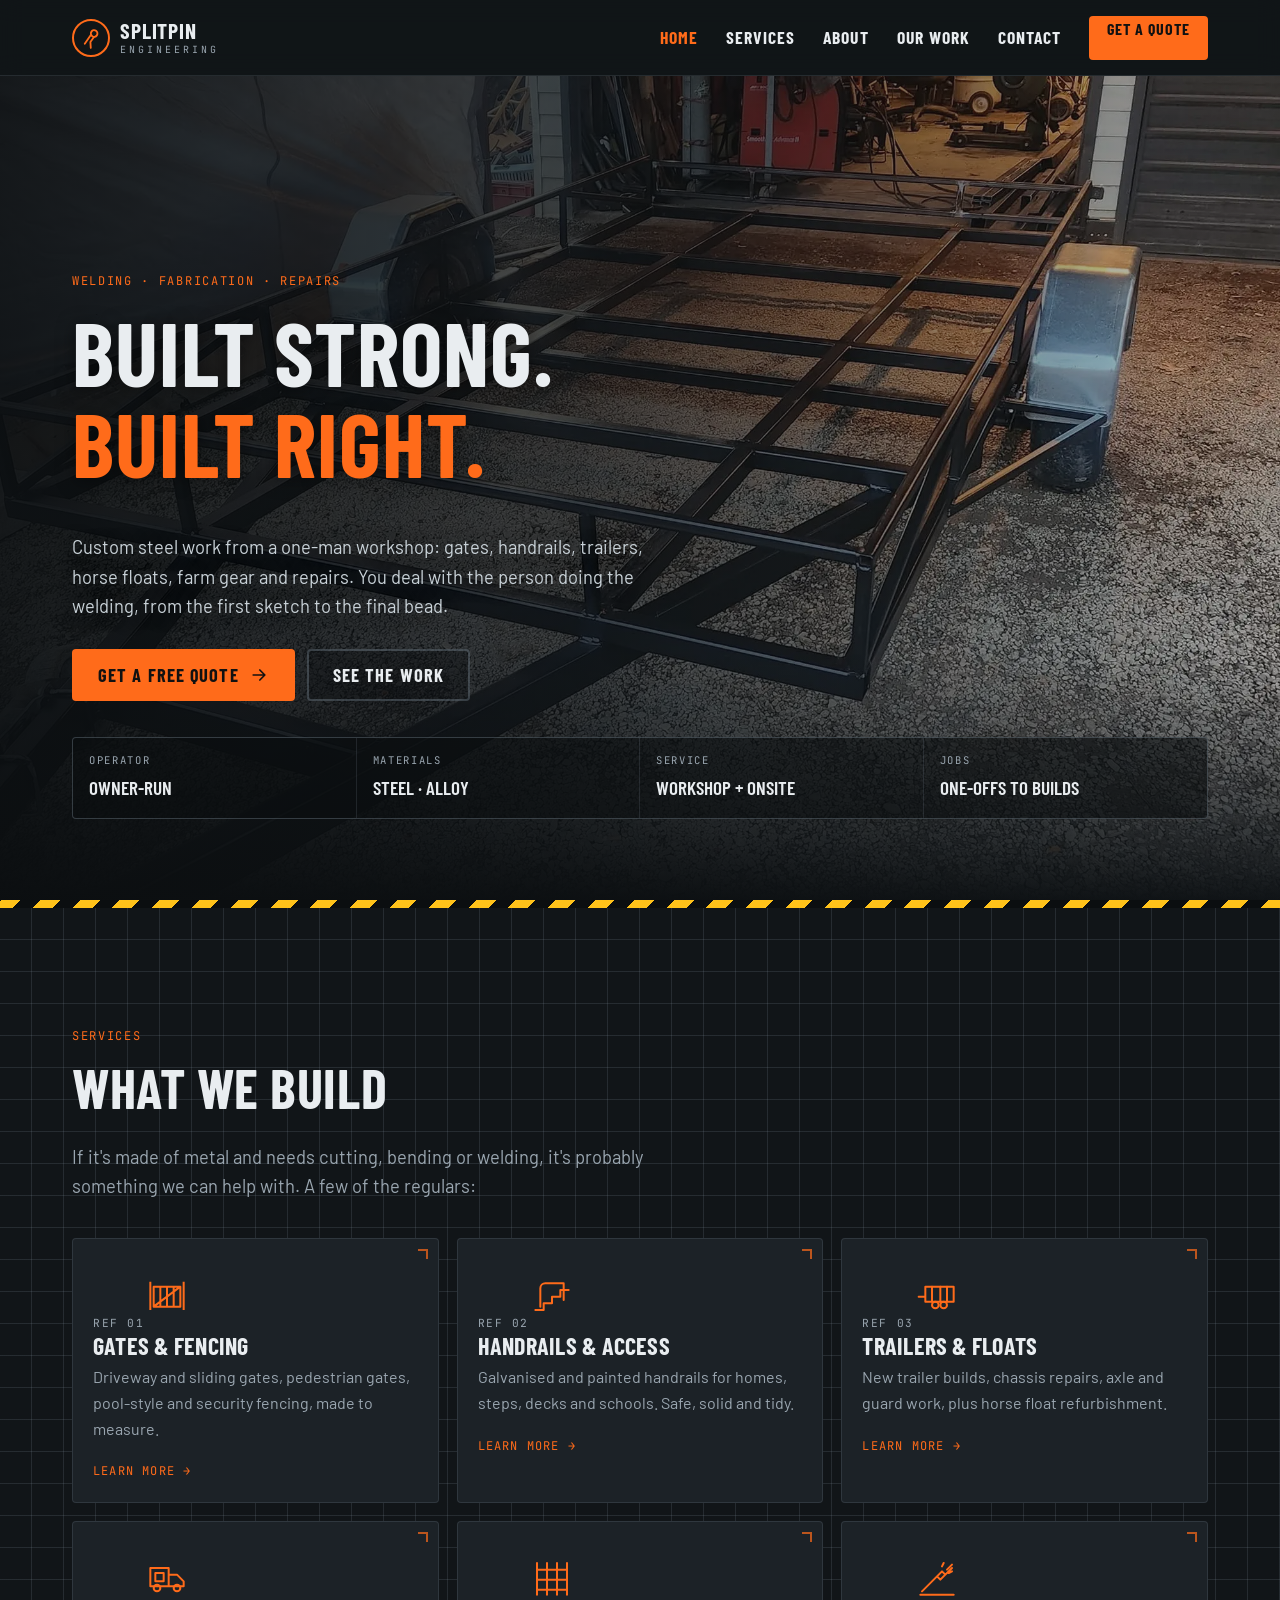
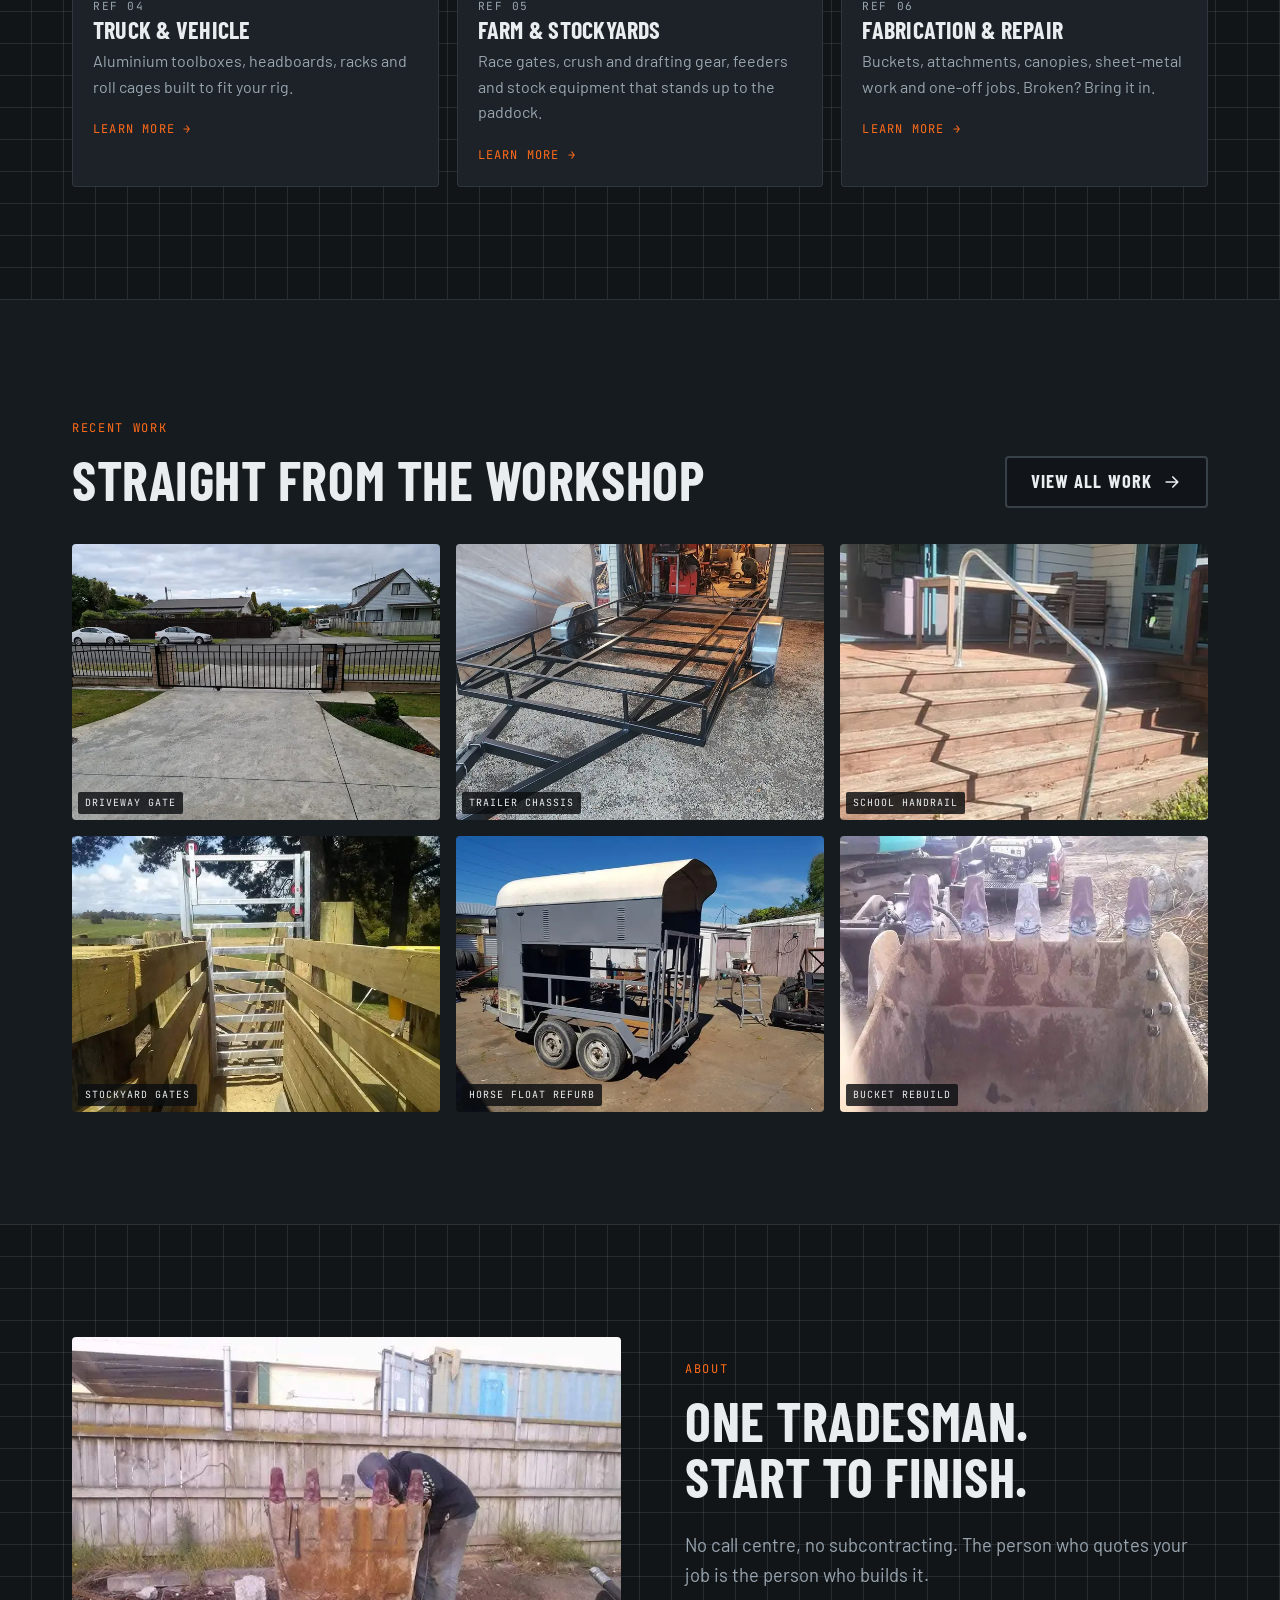
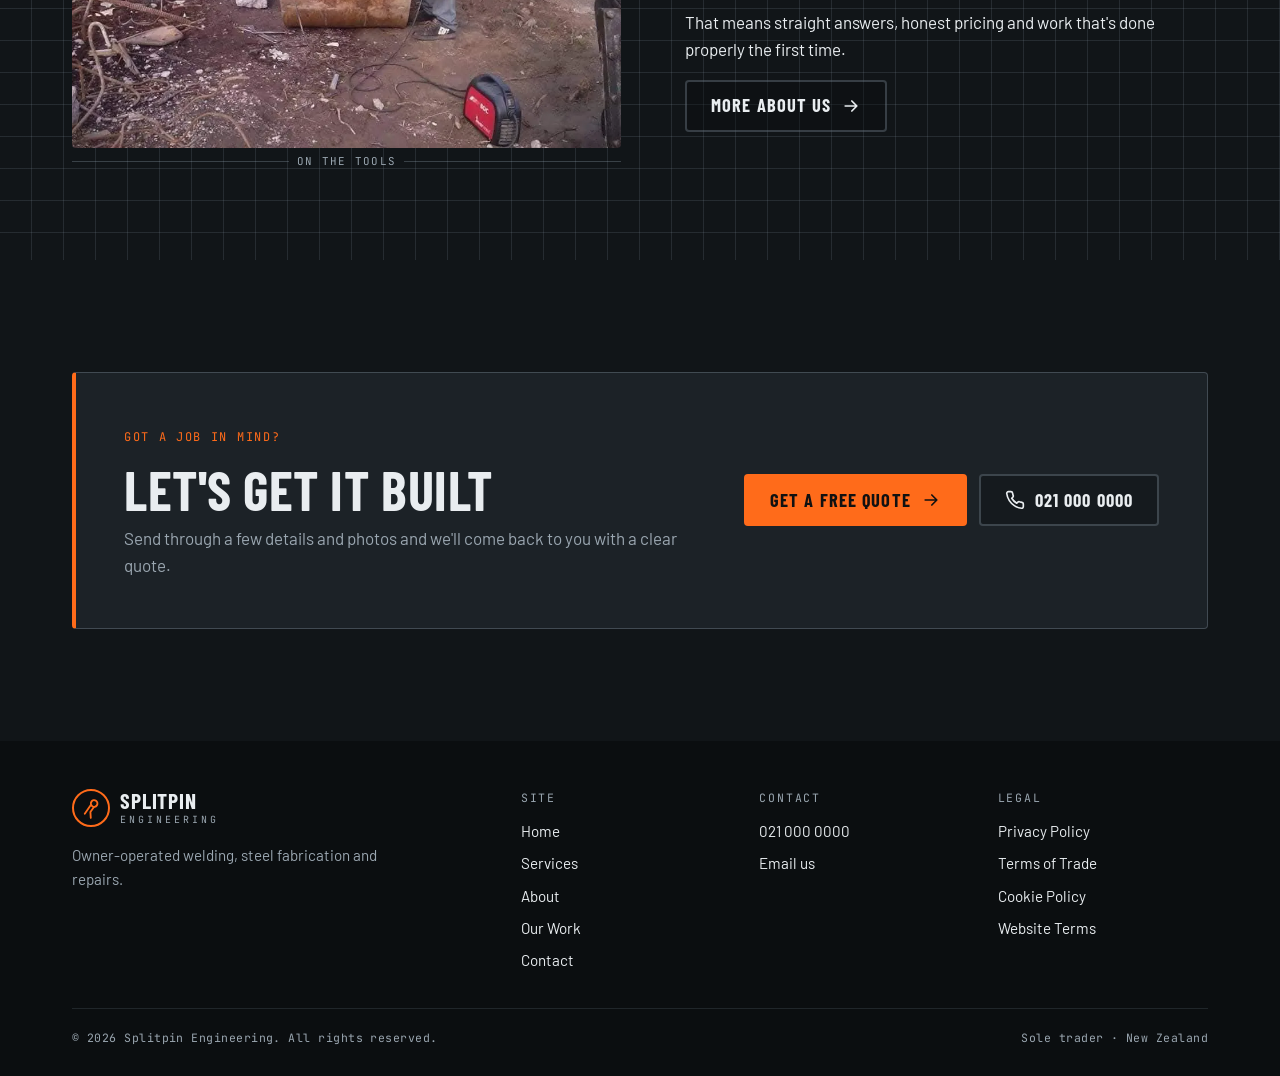
==== index.html @ a87b1b80 "Restore About-page-sized photos on services and home Service photos go back to half-width, alternati" ====
<!doctype html>
<html lang="en-NZ">
<head>
  <meta charset="utf-8">
  <meta name="viewport" content="width=device-width, initial-scale=1, viewport-fit=cover">
  <title>Splitpin Engineering | Welding, Fabrication &amp; Repairs</title>
  <meta name="description" content="Splitpin Engineering is an owner-operated welding and steel fabrication business. Gates, handrails, trailers, horse floats, stockyards, truck boxes and repairs. Built strong, built right.">
  <meta name="theme-color" content="#111518">
  <link rel="canonical" href="https://www.splitpinengineering.co.nz/">

  <meta property="og:type" content="website">
  <meta property="og:title" content="Splitpin Engineering | Welding, Fabrication &amp; Repairs">
  <meta property="og:description" content="Splitpin Engineering is an owner-operated welding and steel fabrication business. Gates, handrails, trailers, horse floats, stockyards, truck boxes and repairs. Built strong, built right.">
  <meta property="og:image" content="https://www.splitpinengineering.co.nz/images/og.jpg">
  <meta property="og:url" content="https://www.splitpinengineering.co.nz/">
  <meta name="twitter:card" content="summary_large_image">

  <link rel="icon" href="/favicon.svg" type="image/svg+xml">
  <link rel="preload" as="image" href="/images/hero.webp" fetchpriority="high">
  <script type="application/ld+json">
  {
    "@context": "https://schema.org",
    "@type": "HomeAndConstructionBusiness",
    "name": "Splitpin Engineering",
    "description": "Owner-operated welding and steel fabrication business.",
    "url": "https://www.splitpinengineering.co.nz/",
    "image": "https://www.splitpinengineering.co.nz/images/og.jpg",
    "telephone": "+64210000000",
    "email": "hello@splitpinengineering.co.nz",
    "address": { "@type": "PostalAddress", "addressCountry": "NZ" }
  }
  </script>
  <link rel="preconnect" href="https://fonts.googleapis.com">
  <link rel="preconnect" href="https://fonts.gstatic.com" crossorigin>
  <link href="https://fonts.googleapis.com/css2?family=Barlow:wght@400;500;600&family=Barlow+Condensed:wght@600;700&family=JetBrains+Mono:wght@400;500&display=swap" rel="stylesheet">
  <link rel="stylesheet" href="/css/styles.css?v=4a9651cb">
</head>
<body class="has-call-bar">
  <!-- Icon sprite -->
  <svg width="0" height="0" style="position:absolute" aria-hidden="true">
    <symbol id="i-pin" viewBox="0 0 24 24" fill="none" stroke="currentColor" stroke-width="2" stroke-linecap="round" stroke-linejoin="round"><circle cx="12" cy="6" r="3.6"/><path d="M10 9.2V21M14 9.2V16l4 5"/></symbol>
    <symbol id="i-phone" viewBox="0 0 24 24" fill="none" stroke="currentColor" stroke-width="2" stroke-linecap="round" stroke-linejoin="round"><path d="M22 16.9v3a2 2 0 0 1-2.2 2 19.8 19.8 0 0 1-8.6-3.1 19.5 19.5 0 0 1-6-6A19.8 19.8 0 0 1 2.1 4.2 2 2 0 0 1 4.1 2h3a2 2 0 0 1 2 1.7c.1 1 .4 1.9.7 2.8a2 2 0 0 1-.4 2.1L8.1 9.9a16 16 0 0 0 6 6l1.3-1.3a2 2 0 0 1 2.1-.4c.9.3 1.8.6 2.8.7a2 2 0 0 1 1.7 2z"/></symbol>
    <symbol id="i-mail" viewBox="0 0 24 24" fill="none" stroke="currentColor" stroke-width="2" stroke-linecap="round" stroke-linejoin="round"><rect x="2" y="4" width="20" height="16" rx="2"/><path d="m22 7-10 6L2 7"/></symbol>
    <symbol id="i-map" viewBox="0 0 24 24" fill="none" stroke="currentColor" stroke-width="2" stroke-linecap="round" stroke-linejoin="round"><path d="M12 22s7-6.2 7-12a7 7 0 1 0-14 0c0 5.8 7 12 7 12z"/><circle cx="12" cy="10" r="2.5"/></symbol>
    <symbol id="i-clock" viewBox="0 0 24 24" fill="none" stroke="currentColor" stroke-width="2" stroke-linecap="round" stroke-linejoin="round"><circle cx="12" cy="12" r="10"/><path d="M12 6v6l4 2"/></symbol>
    <symbol id="i-arrow" viewBox="0 0 24 24" fill="none" stroke="currentColor" stroke-width="2" stroke-linecap="round" stroke-linejoin="round"><path d="M5 12h14M13 6l6 6-6 6"/></symbol>
    <symbol id="i-check" viewBox="0 0 24 24" fill="none" stroke="currentColor" stroke-width="2.4" stroke-linecap="round" stroke-linejoin="round"><path d="M4 12.5l5 5L20 6.5"/></symbol>
    <symbol id="i-close" viewBox="0 0 24 24" fill="none" stroke="currentColor" stroke-width="2" stroke-linecap="round"><path d="M6 6l12 12M18 6 6 18"/></symbol>
    <symbol id="i-left" viewBox="0 0 24 24" fill="none" stroke="currentColor" stroke-width="2" stroke-linecap="round" stroke-linejoin="round"><path d="M15 18l-6-6 6-6"/></symbol>
    <symbol id="i-right" viewBox="0 0 24 24" fill="none" stroke="currentColor" stroke-width="2" stroke-linecap="round" stroke-linejoin="round"><path d="M9 18l6-6-6-6"/></symbol>
    <!-- service icons -->
    <symbol id="s-gate" viewBox="0 0 48 48" fill="none" stroke="currentColor" stroke-width="2.4" stroke-linejoin="round"><path d="M4 8v34M44 8v34M8 14h32v24H8zM8 38l32-24M16 14v24M24 14v24M32 14v24"/></symbol>
    <symbol id="s-rail" viewBox="0 0 48 48" fill="none" stroke="currentColor" stroke-width="2.4" stroke-linecap="round" stroke-linejoin="round"><path d="M4 42h10v-8h10v-8h10v-8h10"/><path d="M10 38V16a6 6 0 0 1 6-6h22v20"/></symbol>
    <symbol id="s-trailer" viewBox="0 0 48 48" fill="none" stroke="currentColor" stroke-width="2.4" stroke-linecap="round" stroke-linejoin="round"><path d="M10 14h34v18H10zM10 26H2"/><circle cx="22" cy="36" r="4"/><circle cx="32" cy="36" r="4"/><path d="M18 14v18M28 14v18M36 14v18"/></symbol>
    <symbol id="s-truck" viewBox="0 0 48 48" fill="none" stroke="currentColor" stroke-width="2.4" stroke-linecap="round" stroke-linejoin="round"><path d="M4 12h22v22H4zM26 20h10l8 8v6H26"/><circle cx="12" cy="36" r="4"/><circle cx="36" cy="36" r="4"/><path d="M10 18h10v10H10z"/></symbol>
    <symbol id="s-farm" viewBox="0 0 48 48" fill="none" stroke="currentColor" stroke-width="2.4" stroke-linecap="round" stroke-linejoin="round"><path d="M6 6v38M18 6v38M30 6v38M42 6v38M6 14h36M6 26h36M6 38h36"/></symbol>
    <symbol id="s-weld" viewBox="0 0 48 48" fill="none" stroke="currentColor" stroke-width="2.4" stroke-linecap="round" stroke-linejoin="round"><path d="M6 40l18-18M24 22l6-6 4 4-6 6zM34 20l8-8M30 10l2-4M38 18l4-2M36 14l6-6"/><path d="M4 44h40"/></symbol>
  </svg>

  <a class="skip-link" href="#main">Skip to content</a>

  <header class="site-header">
    <div class="container">
      <a class="brand" href="/" aria-label="Splitpin Engineering home">
        <span class="brand-mark"><svg><use href="#i-pin"/></svg></span>
        <span class="brand-text"><strong>Splitpin</strong><span>Engineering</span></span>
      </a>
      <button class="nav-toggle" aria-expanded="false" aria-controls="site-nav" aria-label="Open menu"><span></span></button>
      <nav class="site-nav" id="site-nav" aria-label="Main">
        <a href="/" aria-current="page">Home <span class="mono">01</span></a>
        <a href="/services">Services <span class="mono">02</span></a>
        <a href="/about">About <span class="mono">03</span></a>
        <a href="/work">Our Work <span class="mono">04</span></a>
        <a href="/contact">Contact <span class="mono">05</span></a>
        <a class="btn btn-primary" href="/contact">Get a Quote</a>
      </nav>
    </div>
  </header>

  <main id="main">
    <section class="hero">
      <div class="hero-media">
        <img src="/images/hero.webp" alt="Custom-built steel trailer chassis in the Splitpin Engineering workshop" width="2000" height="1500" fetchpriority="high">
      </div>
      <div class="container">
        <p class="eyebrow">Welding &middot; Fabrication &middot; Repairs</p>
        <h1>Built strong.<br><span class="accent">Built right.</span></h1>
        <p class="lead">Custom steel work from a one-man workshop: gates, handrails, trailers, horse floats, farm gear and repairs. You deal with the person doing the welding, from the first sketch to the final bead.</p>
        <div class="hero-actions">
          <a class="btn btn-primary" href="/contact">Get a free quote <svg><use href="#i-arrow"/></svg></a>
          <a class="btn btn-ghost" href="/work">See the work</a>
        </div>
        <dl class="spec-strip">
          <div><dt>Operator</dt><dd>Owner-run</dd></div>
          <div><dt>Materials</dt><dd>Steel &middot; Alloy</dd></div>
          <div><dt>Service</dt><dd>Workshop + Onsite</dd></div>
          <div><dt>Jobs</dt><dd>One-offs to builds</dd></div>
        </dl>
      </div>
    </section>
    <div class="hazard-stripe" aria-hidden="true"></div>

    <section class="section grid-bg">
      <div class="container">
        <div class="section-head reveal">
          <p class="eyebrow">Services</p>
          <h2>What we build</h2>
          <p class="lead">If it's made of metal and needs cutting, bending or welding, it's probably something we can help with. A few of the regulars:</p>
        </div>
        <div class="services-grid">
          <a class="service-card reveal" href="/services#gates">
            <span class="ref">REF 01</span>
            <svg><use href="#s-gate"/></svg>
            <h3>Gates &amp; Fencing</h3>
            <p>Driveway and sliding gates, pedestrian gates, pool-style and security fencing, made to measure.</p>
            <span class="more">Learn more &rarr;</span>
          </a>
          <a class="service-card reveal" href="/services#handrails">
            <span class="ref">REF 02</span>
            <svg><use href="#s-rail"/></svg>
            <h3>Handrails &amp; Access</h3>
            <p>Galvanised and painted handrails for homes, steps, decks and schools. Safe, solid and tidy.</p>
            <span class="more">Learn more &rarr;</span>
          </a>
          <a class="service-card reveal" href="/services#trailers">
            <span class="ref">REF 03</span>
            <svg><use href="#s-trailer"/></svg>
            <h3>Trailers &amp; Floats</h3>
            <p>New trailer builds, chassis repairs, axle and guard work, plus horse float refurbishment.</p>
            <span class="more">Learn more &rarr;</span>
          </a>
          <a class="service-card reveal" href="/services#vehicle">
            <span class="ref">REF 04</span>
            <svg><use href="#s-truck"/></svg>
            <h3>Truck &amp; Vehicle</h3>
            <p>Aluminium toolboxes, headboards, racks and roll cages built to fit your rig.</p>
            <span class="more">Learn more &rarr;</span>
          </a>
          <a class="service-card reveal" href="/services#farm">
            <span class="ref">REF 05</span>
            <svg><use href="#s-farm"/></svg>
            <h3>Farm &amp; Stockyards</h3>
            <p>Race gates, crush and drafting gear, feeders and stock equipment that stands up to the paddock.</p>
            <span class="more">Learn more &rarr;</span>
          </a>
          <a class="service-card reveal" href="/services#fabrication">
            <span class="ref">REF 06</span>
            <svg><use href="#s-weld"/></svg>
            <h3>Fabrication &amp; Repair</h3>
            <p>Buckets, attachments, canopies, sheet-metal work and one-off jobs. Broken? Bring it in.</p>
            <span class="more">Learn more &rarr;</span>
          </a>
        </div>
      </div>
    </section>

    <section class="section section-alt">
      <div class="container">
        <div class="section-head section-head-row reveal">
          <div>
            <p class="eyebrow">Recent work</p>
            <h2>Straight from the workshop</h2>
          </div>
          <a class="btn btn-ghost" href="/work">View all work <svg><use href="#i-arrow"/></svg></a>
        </div>
        <div class="work-strip">
          <a class="work-tile reveal" href="/work">
            <img src="/images/work/thumb/4909.webp" alt="Driveway gate" loading="lazy" decoding="async">
            <span class="tag">Driveway gate</span>
          </a>
          <a class="work-tile reveal" href="/work">
            <img src="/images/work/thumb/4884.webp" alt="Trailer chassis" loading="lazy" decoding="async">
            <span class="tag">Trailer chassis</span>
          </a>
          <a class="work-tile reveal" href="/work">
            <img src="/images/work/thumb/4853.webp" alt="School handrail" loading="lazy" decoding="async">
            <span class="tag">School handrail</span>
          </a>
          <a class="work-tile reveal" href="/work">
            <img src="/images/work/thumb/4901.webp" alt="Stockyard gates" loading="lazy" decoding="async">
            <span class="tag">Stockyard gates</span>
          </a>
          <a class="work-tile reveal" href="/work">
            <img src="/images/work/thumb/4919.webp" alt="Horse float refurb" loading="lazy" decoding="async">
            <span class="tag">Horse float refurb</span>
          </a>
          <a class="work-tile reveal" href="/work">
            <img src="/images/work/thumb/4899.webp" alt="Bucket rebuild" loading="lazy" decoding="async">
            <span class="tag">Bucket rebuild</span>
          </a>
        </div>
      </div>
    </section>

    <section class="section grid-bg">
      <div class="container feature">
        <div class="feature-media reveal">
          <img src="/images/work/full/4898.webp" alt="Rebuilding a worn excavator bucket on site" width="1800" height="1350" loading="lazy">
          <span class="dim">ON THE TOOLS</span>
        </div>
        <div class="reveal">
          <p class="eyebrow">About</p>
          <h2>One tradesman.<br>Start to finish.</h2>
          <p class="lead">No call centre, no subcontracting. The person who quotes your job is the person who builds it.</p>
          <p>That means straight answers, honest pricing and work that's done properly the first time.</p>
          <a class="btn btn-ghost" href="/about">More about us <svg><use href="#i-arrow"/></svg></a>
        </div>
      </div>
    </section>

    <section class="section">
      <div class="container">
        <div class="cta-band reveal">
          <div>
            <p class="eyebrow">Got a job in mind?</p>
            <h2>Let's get it built</h2>
            <p>Send through a few details and photos and we'll come back to you with a clear quote.</p>
          </div>
          <div class="cta-actions">
            <a class="btn btn-primary" href="/contact">Get a free quote <svg><use href="#i-arrow"/></svg></a>
            <a class="btn btn-ghost" href="tel:+64210000000"><svg><use href="#i-phone"/></svg> 021 000 0000</a>
          </div>
        </div>
      </div>
    </section>
  </main>

  <footer class="site-footer">
    <div class="container">
      <div class="footer-grid">
        <div>
          <a class="brand" href="/">
            <span class="brand-mark"><svg><use href="#i-pin"/></svg></span>
            <span class="brand-text"><strong>Splitpin</strong><span>Engineering</span></span>
          </a>
          <p style="color:var(--muted);margin-top:16px;max-width:36ch">Owner-operated welding, steel fabrication and repairs.</p>
        </div>
        <div>
          <h4>Site</h4>
          <ul>
            <li><a href="/">Home</a></li>
            <li><a href="/services">Services</a></li>
            <li><a href="/about">About</a></li>
            <li><a href="/work">Our Work</a></li>
            <li><a href="/contact">Contact</a></li>
          </ul>
        </div>
        <div>
          <h4>Contact</h4>
          <ul>
            <li><a href="tel:+64210000000">021 000 0000</a></li>
            <li><a href="mailto:hello@splitpinengineering.co.nz">Email us</a></li>
          </ul>
        </div>
        <div>
          <h4>Legal</h4>
          <ul>
            <li><a href="/legal#privacy">Privacy Policy</a></li>
            <li><a href="/legal#terms-of-trade">Terms of Trade</a></li>
            <li><a href="/legal#cookies">Cookie Policy</a></li>
            <li><a href="/legal#website-terms">Website Terms</a></li>
          </ul>
        </div>
      </div>
      <div class="footer-base">
        <span>&copy; <span data-year>2026</span> Splitpin Engineering. All rights reserved.</span>
        <span>Sole trader &middot; New Zealand</span>
      </div>
    </div>
  </footer>

  <nav class="call-bar" aria-label="Quick contact">
    <a href="tel:+64210000000"><svg><use href="#i-phone"/></svg> Call</a>
    <a href="/contact">Get a Quote</a>
  </nav>

  <script src="/js/main.js?v=64773972"></script>
</body>
</html>
---- css/styles.css ----
/* ==========================================================================
   Splitpin Engineering styles
   Mobile-first. Base rules target small screens; min-width queries scale up.
   ========================================================================== */

:root {
  --steel-950: #0b0e10;
  --steel-900: #111518;
  --steel-850: #161b1f;
  --steel-800: #1c2227;
  --steel-700: #273038;
  --steel-600: #3a4550;
  --line: rgba(160, 180, 195, 0.14);
  --line-strong: rgba(160, 180, 195, 0.28);
  --text: #e9edf0;
  --muted: #9aa6b0;
  --accent: #ff6b1a;        /* safety orange */
  --accent-hover: #ff8540;
  --hazard: #ffc21a;        /* hazard yellow */
  --ok: #4fd18b;

  --font-display: "Barlow Condensed", "Arial Narrow", system-ui, sans-serif;
  --font-body: "Barlow", system-ui, -apple-system, "Segoe UI", sans-serif;
  --font-mono: "JetBrains Mono", ui-monospace, SFMono-Regular, Menlo, monospace;

  --gutter: 16px;
  --radius: 4px;
  --header-h: 64px;
  --max: 1200px;
}

*, *::before, *::after { box-sizing: border-box; }

html {
  scroll-behavior: smooth;
  scroll-padding-top: calc(var(--header-h) + 8px);
  -webkit-text-size-adjust: 100%;
}

body {
  margin: 0;
  background: var(--steel-900);
  color: var(--text);
  font-family: var(--font-body);
  font-size: 1.0625rem;
  line-height: 1.6;
  -webkit-font-smoothing: antialiased;
  overflow-x: hidden;
}

img { max-width: 100%; display: block; height: auto; }
a { color: inherit; }
button { font: inherit; color: inherit; }

:focus-visible { outline: 2px solid var(--accent); outline-offset: 3px; }

.skip-link {
  position: absolute; left: 8px; top: -60px; z-index: 100;
  background: var(--accent); color: #000; padding: 10px 14px; font-weight: 700;
}
.skip-link:focus { top: 8px; }

.container { width: 100%; max-width: var(--max); margin: 0 auto; padding: 0 var(--gutter); }

/* Blueprint grid texture used on several sections */
.grid-bg {
  background-image:
    linear-gradient(var(--line) 1px, transparent 1px),
    linear-gradient(90deg, var(--line) 1px, transparent 1px);
  background-size: 32px 32px;
  background-position: -1px -1px;
}

.hazard-stripe {
  height: 8px;
  background: repeating-linear-gradient(-45deg, var(--hazard) 0 14px, var(--steel-950) 14px 28px);
}

/* ---------- Typography ---------- */

h1, h2, h3 {
  font-family: var(--font-display);
  font-weight: 700;
  line-height: 1.02;
  letter-spacing: 0.01em;
  text-transform: uppercase;
  margin: 0 0 0.5em;
}
h1 { font-size: clamp(2.6rem, 11vw, 5.6rem); }
h2 { font-size: clamp(2rem, 7vw, 3.4rem); }
h3 { font-size: 1.5rem; }
p { margin: 0 0 1em; }

.eyebrow {
  display: inline-flex; align-items: center; gap: 10px;
  font-family: var(--font-mono);
  font-size: 0.75rem;
  letter-spacing: 0.14em;
  text-transform: uppercase;
  color: var(--accent);
  margin-bottom: 14px;
}

.lead { font-size: 1.15rem; color: var(--muted); max-width: 60ch; }
.accent { color: var(--accent); }
.mono { font-family: var(--font-mono); }

/* ---------- Buttons ---------- */

.btn {
  display: inline-flex; align-items: center; justify-content: center; gap: 10px;
  min-height: 52px; padding: 0 24px;
  font-family: var(--font-display); font-weight: 700; font-size: 1.15rem;
  letter-spacing: 0.06em; text-transform: uppercase; text-decoration: none;
  border: 2px solid transparent; border-radius: var(--radius); cursor: pointer;
  transition: background-color .2s, color .2s, border-color .2s, transform .2s;
}
.btn svg { width: 20px; height: 20px; flex: none; }
.btn-primary { background: var(--accent); color: #111; }
.btn-primary:hover { background: var(--accent-hover); transform: translateY(-1px); }
.btn-ghost { border-color: var(--line-strong); color: var(--text); background: rgba(11, 14, 16, .35); }
.btn-ghost:hover { border-color: var(--text); }
.btn-block { width: 100%; }

/* ---------- Header ---------- */

.site-header {
  position: sticky; top: 0; z-index: 50;
  height: var(--header-h);
  background: rgba(17, 21, 24, .86);
  backdrop-filter: blur(12px); -webkit-backdrop-filter: blur(12px);
  border-bottom: 1px solid var(--line);
}
.site-header .container { height: 100%; display: flex; align-items: center; justify-content: space-between; gap: 16px; }

.brand { display: flex; align-items: center; gap: 10px; text-decoration: none; }
.brand-mark {
  width: 38px; height: 38px; display: grid; place-items: center;
  border: 2px solid var(--accent); border-radius: 50%; color: var(--accent);
}
.brand-mark svg { width: 22px; height: 22px; transform: rotate(35deg); }
.brand-text { font-family: var(--font-display); font-weight: 700; text-transform: uppercase; line-height: 1; }
.brand-text strong { display: block; font-size: 1.35rem; letter-spacing: 0.04em; }
.brand-text span { display: block; font-family: var(--font-mono); font-weight: 400; font-size: 0.62rem; letter-spacing: 0.3em; color: var(--muted); margin-top: 3px; }

.nav-toggle {
  width: 48px; height: 48px; display: grid; place-items: center;
  background: none; border: 1px solid var(--line-strong); border-radius: var(--radius); cursor: pointer;
}
.nav-toggle span, .nav-toggle span::before, .nav-toggle span::after {
  display: block; width: 22px; height: 2px; background: var(--text); position: relative; transition: transform .25s, background-color .25s;
}
.nav-toggle span::before, .nav-toggle span::after { content: ""; position: absolute; left: 0; }
.nav-toggle span::before { top: -7px; }
.nav-toggle span::after { top: 7px; }
.nav-open .nav-toggle span { background: transparent; }
.nav-open .nav-toggle span::before { transform: translateY(7px) rotate(45deg); }
.nav-open .nav-toggle span::after { transform: translateY(-7px) rotate(-45deg); }

.site-nav {
  position: fixed; inset: var(--header-h) 0 auto 0;
  height: calc(100dvh - var(--header-h));
  background: var(--steel-950);
  padding: 24px var(--gutter);
  display: flex; flex-direction: column; gap: 4px;
  opacity: 0; transform: translateY(-12px); visibility: hidden;
  transition: opacity .25s ease, transform .25s ease, visibility .25s;
}
.nav-open .site-nav { opacity: 1; transform: none; visibility: visible; }
.site-nav a {
  font-family: var(--font-display); font-size: 2rem; font-weight: 700; text-transform: uppercase;
  text-decoration: none; padding: 10px 0; border-bottom: 1px solid var(--line);
  display: flex; justify-content: space-between; align-items: baseline;
}
.site-nav a .mono { font-size: 0.75rem; color: var(--muted); font-weight: 400; }
.site-nav a:hover, .site-nav a[aria-current="page"] { color: var(--accent); }
.site-nav .btn { margin-top: 20px; font-size: 1.2rem; border-bottom: 0; justify-content: center; }
.nav-open { overflow: hidden; }

/* ---------- Hero ---------- */

.hero {
  position: relative; isolation: isolate;
  min-height: calc(100svh - var(--header-h));
  display: flex; align-items: flex-end;
  padding: 96px 0 40px;
  overflow: hidden;
}
.hero-media { position: absolute; inset: 0; z-index: -2; }
.hero-media img { width: 100%; height: 100%; object-fit: cover; object-position: 50% 60%; }
.hero::before {
  content: ""; position: absolute; inset: 0; z-index: -1;
  background:
    linear-gradient(180deg, rgba(11,14,16,.45) 0%, rgba(11,14,16,.3) 22%, rgba(11,14,16,.88) 52%, rgba(11,14,16,.96) 80%, var(--steel-900) 100%);
}
.hero h1 { max-width: 12ch; }
.hero .lead { color: #c9d2d8; }
.hero h1, .hero .lead { text-shadow: 0 2px 18px rgba(0,0,0,.5); }
.hero-actions { display: flex; flex-direction: column; gap: 12px; margin-top: 28px; }

.spec-strip {
  margin-top: 36px;
  display: grid; grid-template-columns: 1fr 1fr;
  border: 1px solid var(--line-strong); border-radius: var(--radius);
  background: rgba(11, 14, 16, .6);
}
.spec-strip div { padding: 14px 16px; border-right: 1px solid var(--line); border-bottom: 1px solid var(--line); }
.spec-strip div:nth-child(2n) { border-right: 0; }
.spec-strip div:nth-last-child(-n+2) { border-bottom: 0; }
.spec-strip dt { font-family: var(--font-mono); font-size: 0.66rem; letter-spacing: 0.16em; text-transform: uppercase; color: var(--muted); }
.spec-strip dd { margin: 4px 0 0; font-family: var(--font-display); font-size: 1.2rem; font-weight: 600; text-transform: uppercase; }

/* ---------- Sections ---------- */

.section { padding: 72px 0; position: relative; }
.section-alt { background-color: var(--steel-850); border-top: 1px solid var(--line); border-bottom: 1px solid var(--line); }
.section-head { margin-bottom: 36px; }
.section-head .lead { margin-top: 8px; }

/* Services */
.services-grid { display: grid; gap: 14px; }
.service-card {
  position: relative; display: block; text-decoration: none;
  background: var(--steel-800); border: 1px solid var(--line); border-radius: var(--radius);
  padding: 22px 20px 20px;
  transition: border-color .2s, transform .2s;
}
.service-card:hover { border-color: var(--accent); transform: translateY(-2px); }
.service-card::after { /* corner registration mark */
  content: ""; position: absolute; top: 10px; right: 10px; width: 10px; height: 10px;
  border-top: 2px solid var(--accent); border-right: 2px solid var(--accent); opacity: .7;
}
.service-card .ref { font-family: var(--font-mono); font-size: 0.7rem; letter-spacing: 0.14em; color: var(--muted); }
.service-card svg { width: 40px; height: 40px; color: var(--accent); margin: 14px 0 12px; }
.service-card h3 { margin-bottom: 6px; }
.service-card p { color: var(--muted); margin: 0 0 14px; font-size: 1rem; }
.service-card .more { font-family: var(--font-mono); font-size: 0.75rem; letter-spacing: 0.1em; text-transform: uppercase; color: var(--accent); }

/* Feature (about) */
.feature { display: grid; gap: 32px; align-items: center; }
.feature-media { position: relative; }
.feature-media img { border-radius: var(--radius); width: 100%; aspect-ratio: 4 / 3; object-fit: cover; }
.feature-media .dim { /* dimension-line annotation */
  position: absolute; left: 0; right: 0; bottom: -22px;
  display: flex; align-items: center; gap: 8px;
  font-family: var(--font-mono); font-size: 0.68rem; color: var(--muted); letter-spacing: 0.12em;
}
.feature-media .dim::before, .feature-media .dim::after { content: ""; flex: 1; height: 1px; background: var(--line-strong); }
.checklist { list-style: none; padding: 0; margin: 20px 0 0; display: grid; gap: 12px; }
.checklist li { display: flex; gap: 12px; align-items: flex-start; }
.checklist svg { width: 22px; height: 22px; color: var(--accent); flex: none; margin-top: 3px; }

/* Process */
.process { list-style: none; padding: 0; margin: 0; display: grid; gap: 0; counter-reset: step; }
.process li { position: relative; padding: 0 0 28px 60px; }
.process li::before {
  counter-increment: step; content: counter(step, decimal-leading-zero);
  position: absolute; left: 0; top: 0; width: 44px; height: 44px; display: grid; place-items: center;
  font-family: var(--font-mono); font-size: 0.9rem; color: var(--accent);
  border: 1px solid var(--accent); border-radius: 50%; background: var(--steel-900);
}
.process li::after { content: ""; position: absolute; left: 22px; top: 48px; bottom: 4px; border-left: 1px dashed var(--line-strong); }
.process li:last-child::after { display: none; }
.process h3 { font-size: 1.35rem; margin: 8px 0 4px; }
.process p { color: var(--muted); margin: 0; }

/* ---------- Gallery ---------- */

.filters {
  display: flex; gap: 8px; overflow-x: auto; scrollbar-width: none;
  margin: 0 calc(-1 * var(--gutter)) 24px; padding: 0 var(--gutter) 4px;
}
.filters::-webkit-scrollbar { display: none; }
.chip {
  flex: none; min-height: 44px; padding: 0 16px;
  font-family: var(--font-mono); font-size: 0.78rem; letter-spacing: 0.08em; text-transform: uppercase;
  background: var(--steel-800); border: 1px solid var(--line-strong); border-radius: 999px; cursor: pointer;
  transition: background-color .2s, color .2s, border-color .2s;
}
.chip .count { color: var(--muted); margin-left: 6px; }
.chip[aria-pressed="true"] { background: var(--accent); border-color: var(--accent); color: #111; }
.chip[aria-pressed="true"] .count { color: rgba(0,0,0,.6); }

.gallery { columns: 2; column-gap: 8px; }
.gallery-item {
  break-inside: avoid; margin: 0 0 8px; position: relative; display: block; width: 100%;
  padding: 0; border: 0; background: var(--steel-800); border-radius: var(--radius); overflow: hidden; cursor: zoom-in;
}
.gallery-item img { width: 100%; height: auto; transition: transform .4s ease, opacity .3s; }
.gallery-item:hover img { transform: scale(1.04); }
.gallery-item .tag {
  position: absolute; left: 6px; bottom: 6px; padding: 3px 7px;
  font-family: var(--font-mono); font-size: 0.6rem; letter-spacing: 0.1em; text-transform: uppercase;
  background: rgba(11,14,16,.82); color: var(--text); border-radius: 2px;
}
.gallery-item[hidden] { display: none; }
.gallery-more-wrap { display: flex; justify-content: center; margin-top: 24px; }
.gallery-more-wrap .btn { width: 100%; max-width: 320px; }
.gallery-more-wrap .btn[hidden] { display: none; }

/* Lightbox */
.lightbox {
  position: fixed; inset: 0; z-index: 200;
  background: rgba(6, 8, 9, .96);
  display: grid; grid-template-rows: auto 1fr auto;
  opacity: 0; visibility: hidden; transition: opacity .25s, visibility .25s;
}
.lightbox.is-open { opacity: 1; visibility: visible; }
.lb-top { display: flex; justify-content: space-between; align-items: center; padding: 10px var(--gutter); font-family: var(--font-mono); font-size: 0.8rem; color: var(--muted); }
.lb-stage { position: relative; display: grid; place-items: center; min-height: 0; padding: 0 var(--gutter); touch-action: pan-y; }
.lb-stage img { max-width: 100%; max-height: 100%; object-fit: contain; border-radius: 2px; user-select: none; -webkit-user-drag: none; }
.lb-caption { padding: 14px var(--gutter) 22px; text-align: center; }
.lb-caption strong { display: block; font-family: var(--font-display); font-size: 1.35rem; text-transform: uppercase; }
.lb-caption span { font-family: var(--font-mono); font-size: 0.72rem; letter-spacing: 0.12em; text-transform: uppercase; color: var(--accent); }
.lb-btn {
  width: 48px; height: 48px; display: grid; place-items: center;
  background: rgba(28,34,39,.85); border: 1px solid var(--line-strong); border-radius: 50%; cursor: pointer;
}
.lb-btn svg { width: 22px; height: 22px; }
.lb-btn:hover { border-color: var(--accent); color: var(--accent); }
.lb-prev, .lb-next { position: absolute; top: 50%; transform: translateY(-50%); display: none; }
.lb-prev { left: 16px; } .lb-next { right: 16px; }

/* ---------- Contact ---------- */

.contact-grid { display: grid; gap: 32px; }
.contact-cards { display: grid; gap: 12px; }
.contact-card {
  display: flex; gap: 14px; align-items: center; text-decoration: none;
  padding: 16px; background: var(--steel-800); border: 1px solid var(--line); border-radius: var(--radius);
  transition: border-color .2s;
}
a.contact-card:hover { border-color: var(--accent); }
.contact-card svg { width: 26px; height: 26px; color: var(--accent); flex: none; }
.contact-card small { display: block; font-family: var(--font-mono); font-size: 0.68rem; letter-spacing: 0.14em; text-transform: uppercase; color: var(--muted); }
.contact-card strong { font-size: 1.1rem; word-break: break-word; }

.form {
  background: var(--steel-800); border: 1px solid var(--line); border-radius: var(--radius);
  padding: 22px 18px; display: grid; gap: 16px;
}
.form .ref { font-family: var(--font-mono); font-size: 0.7rem; letter-spacing: 0.14em; color: var(--muted); display: flex; justify-content: space-between; border-bottom: 1px dashed var(--line-strong); padding-bottom: 12px; }
.field { display: grid; gap: 6px; }
.field label { font-family: var(--font-mono); font-size: 0.72rem; letter-spacing: 0.12em; text-transform: uppercase; color: var(--muted); }
.field input, .field select, .field textarea {
  width: 100%; min-height: 50px; padding: 12px 14px;
  font: inherit; font-size: 16px; /* prevents iOS zoom */
  color: var(--text); background: var(--steel-900);
  border: 1px solid var(--line-strong); border-radius: var(--radius);
  transition: border-color .2s;
}
.field textarea { min-height: 130px; resize: vertical; }
.field select { appearance: none; background-image: linear-gradient(45deg, transparent 50%, var(--muted) 50%), linear-gradient(135deg, var(--muted) 50%, transparent 50%); background-position: calc(100% - 20px) 50%, calc(100% - 15px) 50%; background-size: 5px 5px; background-repeat: no-repeat; padding-right: 40px; }
.field input:focus, .field select:focus, .field textarea:focus { outline: none; border-color: var(--accent); }
.form-note { font-size: 0.85rem; color: var(--muted); margin: 0; }
.form-note a { color: var(--text); }

/* ---------- Footer ---------- */

.site-footer { background: var(--steel-950); padding: 48px 0 28px; font-size: 0.95rem; }
.footer-grid { display: grid; gap: 28px; }
.site-footer h4 { font-family: var(--font-mono); font-size: 0.72rem; font-weight: 400; letter-spacing: 0.16em; text-transform: uppercase; color: var(--muted); margin: 0 0 12px; }
.site-footer ul { list-style: none; margin: 0; padding: 0; display: grid; gap: 8px; }
.site-footer a { text-decoration: none; color: var(--text); }
.site-footer a:hover { color: var(--accent); }
.footer-base {
  margin-top: 36px; padding-top: 20px; border-top: 1px solid var(--line);
  display: flex; flex-direction: column; gap: 8px;
  font-family: var(--font-mono); font-size: 0.72rem; color: var(--muted); letter-spacing: 0.04em;
}

/* Mobile sticky call bar */
.call-bar {
  position: fixed; left: 0; right: 0; bottom: 0; z-index: 40;
  display: grid; grid-template-columns: 1fr 1fr;
  background: var(--steel-950); border-top: 1px solid var(--line-strong);
  padding-bottom: env(safe-area-inset-bottom);
  transform: translateY(110%); transition: transform .3s;
}
.call-bar.is-visible { transform: none; }
.call-bar a {
  min-height: 56px; display: flex; align-items: center; justify-content: center; gap: 8px;
  font-family: var(--font-display); font-weight: 700; font-size: 1.1rem; text-transform: uppercase; letter-spacing: .05em; text-decoration: none;
}
.call-bar a:first-child { border-right: 1px solid var(--line); }
.call-bar a:last-child { background: var(--accent); color: #111; }
.call-bar svg { width: 20px; height: 20px; }
body.has-call-bar { padding-bottom: 56px; }

/* ---------- Inner pages ---------- */

.crumbs { font-family: var(--font-mono); font-size: 0.75rem; letter-spacing: 0.14em; text-transform: uppercase; color: var(--muted); margin-bottom: 14px; }
.crumbs a { color: var(--accent); text-decoration: none; }
.crumbs a:hover { text-decoration: underline; }
.page-hero h1 { font-size: clamp(2.6rem, 10vw, 4.8rem); }
.section-tight { padding-top: 40px; }

.section-head-row { display: flex; flex-direction: column; gap: 16px; }

.work-strip { display: grid; grid-template-columns: 1fr 1fr; gap: 8px; }
.work-tile { position: relative; display: block; overflow: hidden; border-radius: var(--radius); background: var(--steel-800); }
.work-tile img { width: 100%; aspect-ratio: 4 / 3; object-fit: cover; transition: transform .4s ease; }
.work-tile:hover img { transform: scale(1.05); }
.work-tile .tag {
  position: absolute; left: 6px; bottom: 6px; padding: 3px 7px;
  font-family: var(--font-mono); font-size: 0.62rem; letter-spacing: 0.1em; text-transform: uppercase;
  background: rgba(11,14,16,.82); border-radius: 2px;
}

.cta-band {
  position: relative; overflow: hidden;
  display: grid; gap: 24px; padding: 32px 22px;
  background: var(--steel-800); border: 1px solid var(--line-strong); border-left: 4px solid var(--accent); border-radius: var(--radius);
}
.cta-band h2 { margin-bottom: 8px; }
.cta-band p:last-child { color: var(--muted); margin: 0; }
.cta-actions { display: flex; flex-direction: column; gap: 12px; }

.service-details { display: grid; gap: 48px; }
.service-detail { display: grid; gap: 20px; align-items: start; scroll-margin-top: calc(var(--header-h) + 24px); }
.service-detail-media img { width: 100%; aspect-ratio: 4 / 3; object-fit: cover; border-radius: var(--radius); border: 1px solid var(--line); }
.service-detail .checklist { margin-bottom: 24px; }
.service-detail h2 { font-size: clamp(1.8rem, 6vw, 2.4rem); }
.service-detail .lead { font-size: 1.05rem; }

.who-grid { display: grid; gap: 14px; }
.who { display: flex; gap: 14px; align-items: center; background: var(--steel-800); border: 1px solid var(--line); border-radius: var(--radius); padding: 12px; }
.who img { width: 96px; height: 96px; object-fit: cover; border-radius: 2px; flex: none; }
.who h3 { font-size: 1.3rem; margin-bottom: 4px; }
.who p { margin: 0; color: var(--muted); font-size: 0.98rem; }

/* ---------- Legal page ---------- */

.page-hero { padding: 56px 0 32px; border-bottom: 1px solid var(--line); }
.page-hero p { color: var(--muted); }
.legal-layout { display: grid; gap: 32px; padding: 40px 0 72px; }
.toc { background: var(--steel-850); border: 1px solid var(--line); border-radius: var(--radius); padding: 18px; }
.toc h2 { font-size: 1.1rem; font-family: var(--font-mono); letter-spacing: .12em; color: var(--muted); font-weight: 400; }
.toc ol { margin: 0; padding-left: 1.4em; display: grid; gap: 6px; }
.toc a { text-decoration: none; }
.toc a:hover { color: var(--accent); }
.legal { max-width: 75ch; }
.legal section { padding-bottom: 28px; margin-bottom: 28px; border-bottom: 1px solid var(--line); }
.legal section:last-child { border-bottom: 0; }
.legal h2 { font-size: clamp(1.7rem, 6vw, 2.3rem); }
.legal h3 { font-size: 1.2rem; margin-top: 1.4em; color: var(--text); }
.legal p, .legal li { color: #c3ccd2; }
.legal ul, .legal ol { padding-left: 1.3em; margin: 0 0 1em; }
.legal li { margin-bottom: .4em; }
.legal a { color: var(--accent); }
.callout { border-left: 3px solid var(--hazard); background: var(--steel-850); padding: 14px 16px; margin: 0 0 1em; border-radius: 0 var(--radius) var(--radius) 0; }

/* ---------- Reveal animation ---------- */

.reveal { opacity: 0; transform: translateY(18px); transition: opacity .6s ease, transform .6s ease; }
.reveal.is-in { opacity: 1; transform: none; }

@media (prefers-reduced-motion: reduce) {
  html { scroll-behavior: auto; }
  *, *::before, *::after { transition-duration: .01ms !important; animation-duration: .01ms !important; }
  .reveal { opacity: 1; transform: none; }
}

/* ==========================================================================
   Larger screens
   ========================================================================== */

@media (min-width: 560px) {
  .hero-actions { flex-direction: row; }
  .spec-strip { grid-template-columns: repeat(4, 1fr); }
  .spec-strip div { border-bottom: 0; }
  .spec-strip div:nth-child(2n) { border-right: 1px solid var(--line); }
  .spec-strip div:last-child { border-right: 0; }
  .services-grid { grid-template-columns: 1fr 1fr; }
  .gallery { columns: 3; column-gap: 10px; }
  .gallery-item { margin-bottom: 10px; }
  .contact-cards { grid-template-columns: 1fr 1fr; }
  .work-strip { grid-template-columns: repeat(3, 1fr); gap: 10px; }
  .cta-actions { flex-direction: row; flex-wrap: wrap; }
  .footer-grid { grid-template-columns: 1fr 1fr; }
  .footer-base { flex-direction: row; justify-content: space-between; }
}

@media (min-width: 900px) {
  :root { --gutter: 32px; --header-h: 76px; }
  .nav-toggle { display: none; }
  .site-nav {
    position: static; height: auto; opacity: 1; transform: none; visibility: visible;
    background: none; padding: 0; flex-direction: row; align-items: center; gap: 28px;
  }
  .site-nav a { font-size: 1.1rem; border: 0; padding: 6px 0; letter-spacing: .06em; }
  .site-nav a .mono { display: none; }
  .site-nav .btn { margin: 0; min-height: 44px; font-size: 1rem; padding: 0 18px; }
  .hero { padding-bottom: 64px; }
  .hero::before { background: linear-gradient(90deg, rgba(11,14,16,.94) 0%, rgba(11,14,16,.75) 45%, rgba(11,14,16,.2) 100%), linear-gradient(180deg, transparent 70%, var(--steel-900) 100%); }
  .section { padding: 112px 0; }
  .services-grid { grid-template-columns: repeat(3, 1fr); gap: 18px; }
  .feature { grid-template-columns: 1.05fr 1fr; gap: 64px; }
  .section-head-row { flex-direction: row; justify-content: space-between; align-items: flex-end; }
  .section-head-row h2 { margin-bottom: 0; }
  .work-strip { gap: 16px; }
  .cta-band { grid-template-columns: 1.4fr 1fr; align-items: center; padding: 48px; }
  .cta-actions { justify-content: flex-end; }
  .service-details { gap: 96px; }
  .service-detail { grid-template-columns: 1.05fr 1fr; gap: 64px; align-items: center; }
  .service-detail.flip .service-detail-media { order: 2; }
  .who-grid { grid-template-columns: repeat(3, 1fr); gap: 18px; }
  .who { flex-direction: column; align-items: stretch; padding: 0; overflow: hidden; }
  .who img { width: 100%; height: auto; aspect-ratio: 4 / 3; border-radius: 0; }
  .who div { padding: 4px 20px 20px; }
  .process { grid-template-columns: repeat(4, 1fr); gap: 24px; }
  .process li { padding: 64px 0 0; }
  .process li::after { left: 52px; right: -16px; top: 22px; bottom: auto; border-left: 0; border-top: 1px dashed var(--line-strong); }
  .gallery { columns: 4; column-gap: 12px; }
  .gallery-item { margin-bottom: 12px; }
  .filters { flex-wrap: wrap; overflow: visible; margin: 0 0 32px; padding: 0; }
  .lb-prev, .lb-next { display: grid; }
  .lb-stage { padding: 0 88px; }
  .contact-grid { grid-template-columns: 1fr 1.15fr; gap: 56px; align-items: start; }
  .contact-cards { grid-template-columns: 1fr; }
  .form { padding: 28px; grid-template-columns: 1fr 1fr; }
  .form .ref, .form .field-wide, .form .btn, .form .form-note { grid-column: 1 / -1; }
  .footer-grid { grid-template-columns: 2fr 1fr 1fr 1fr; }
  .call-bar { display: none; }
  body.has-call-bar { padding-bottom: 0; }
  .legal-layout { grid-template-columns: 260px 1fr; gap: 56px; }
  .toc { position: sticky; top: calc(var(--header-h) + 24px); align-self: start; }
}
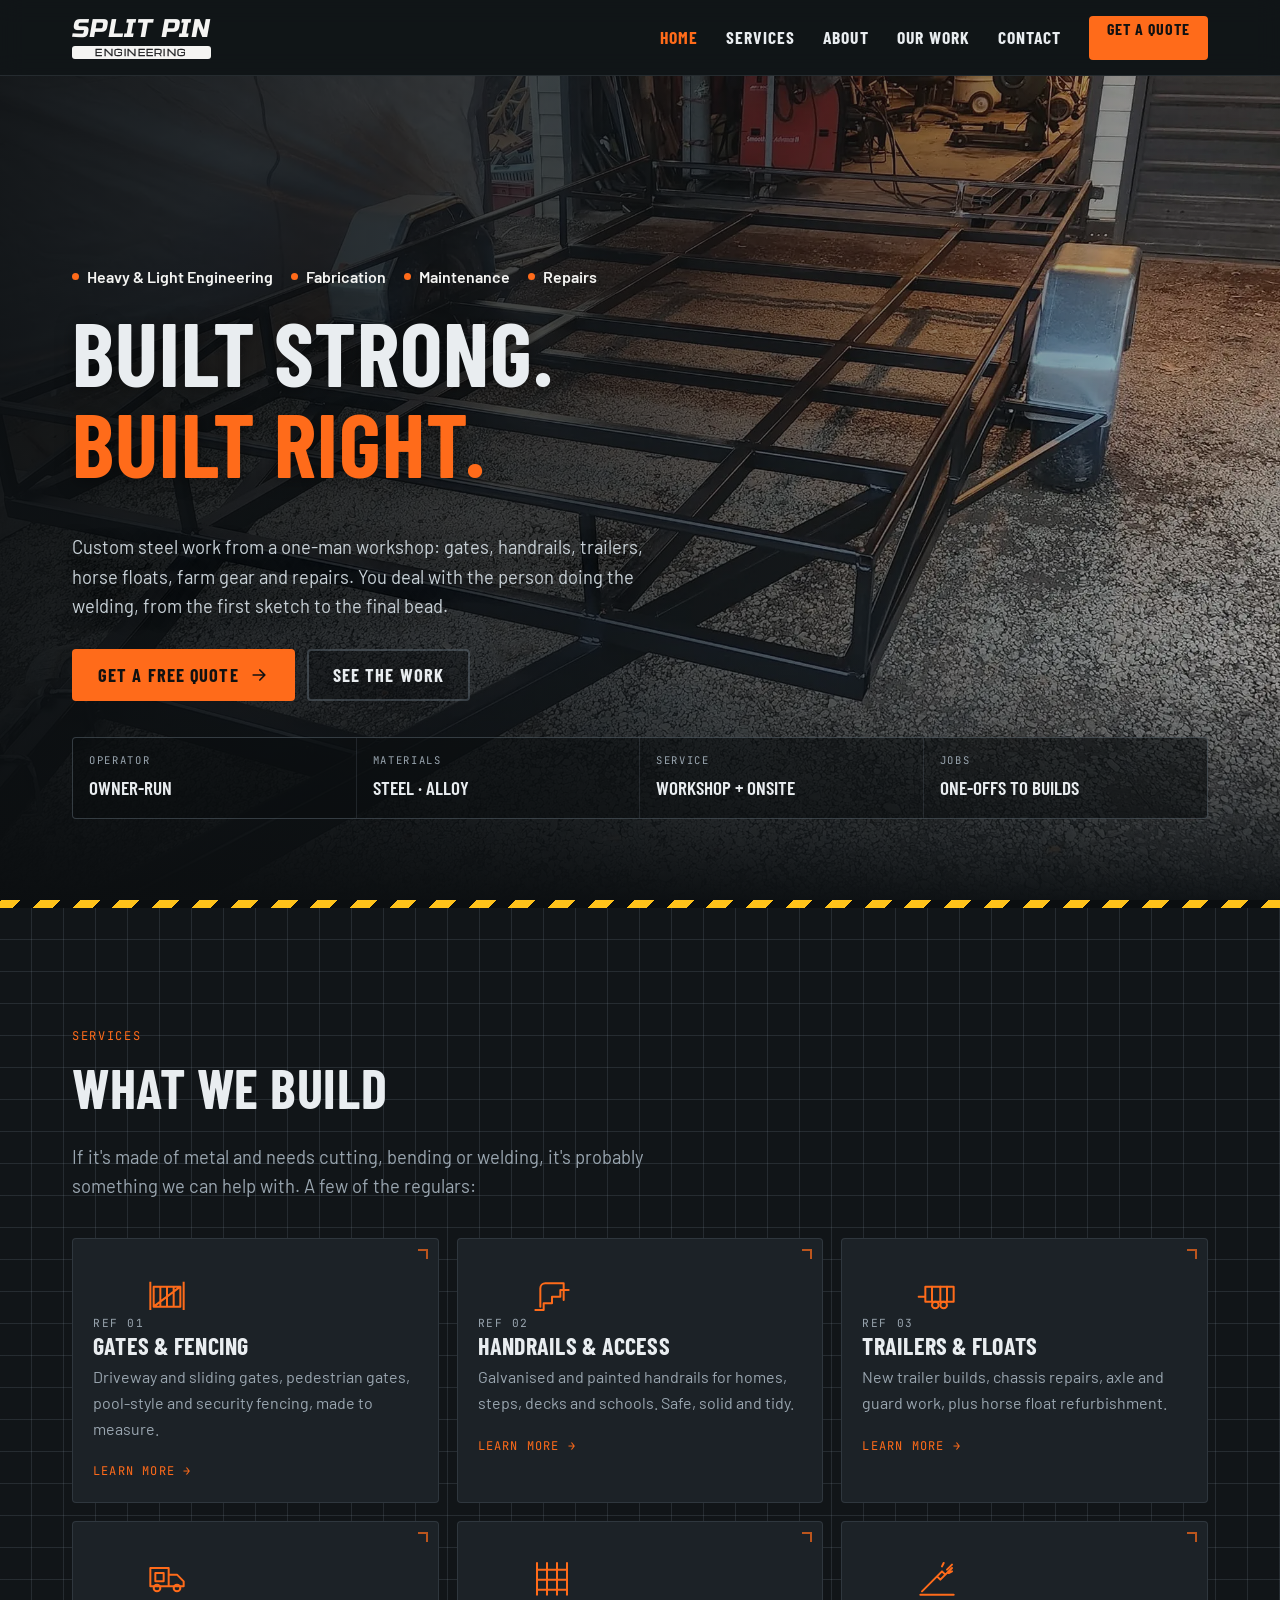
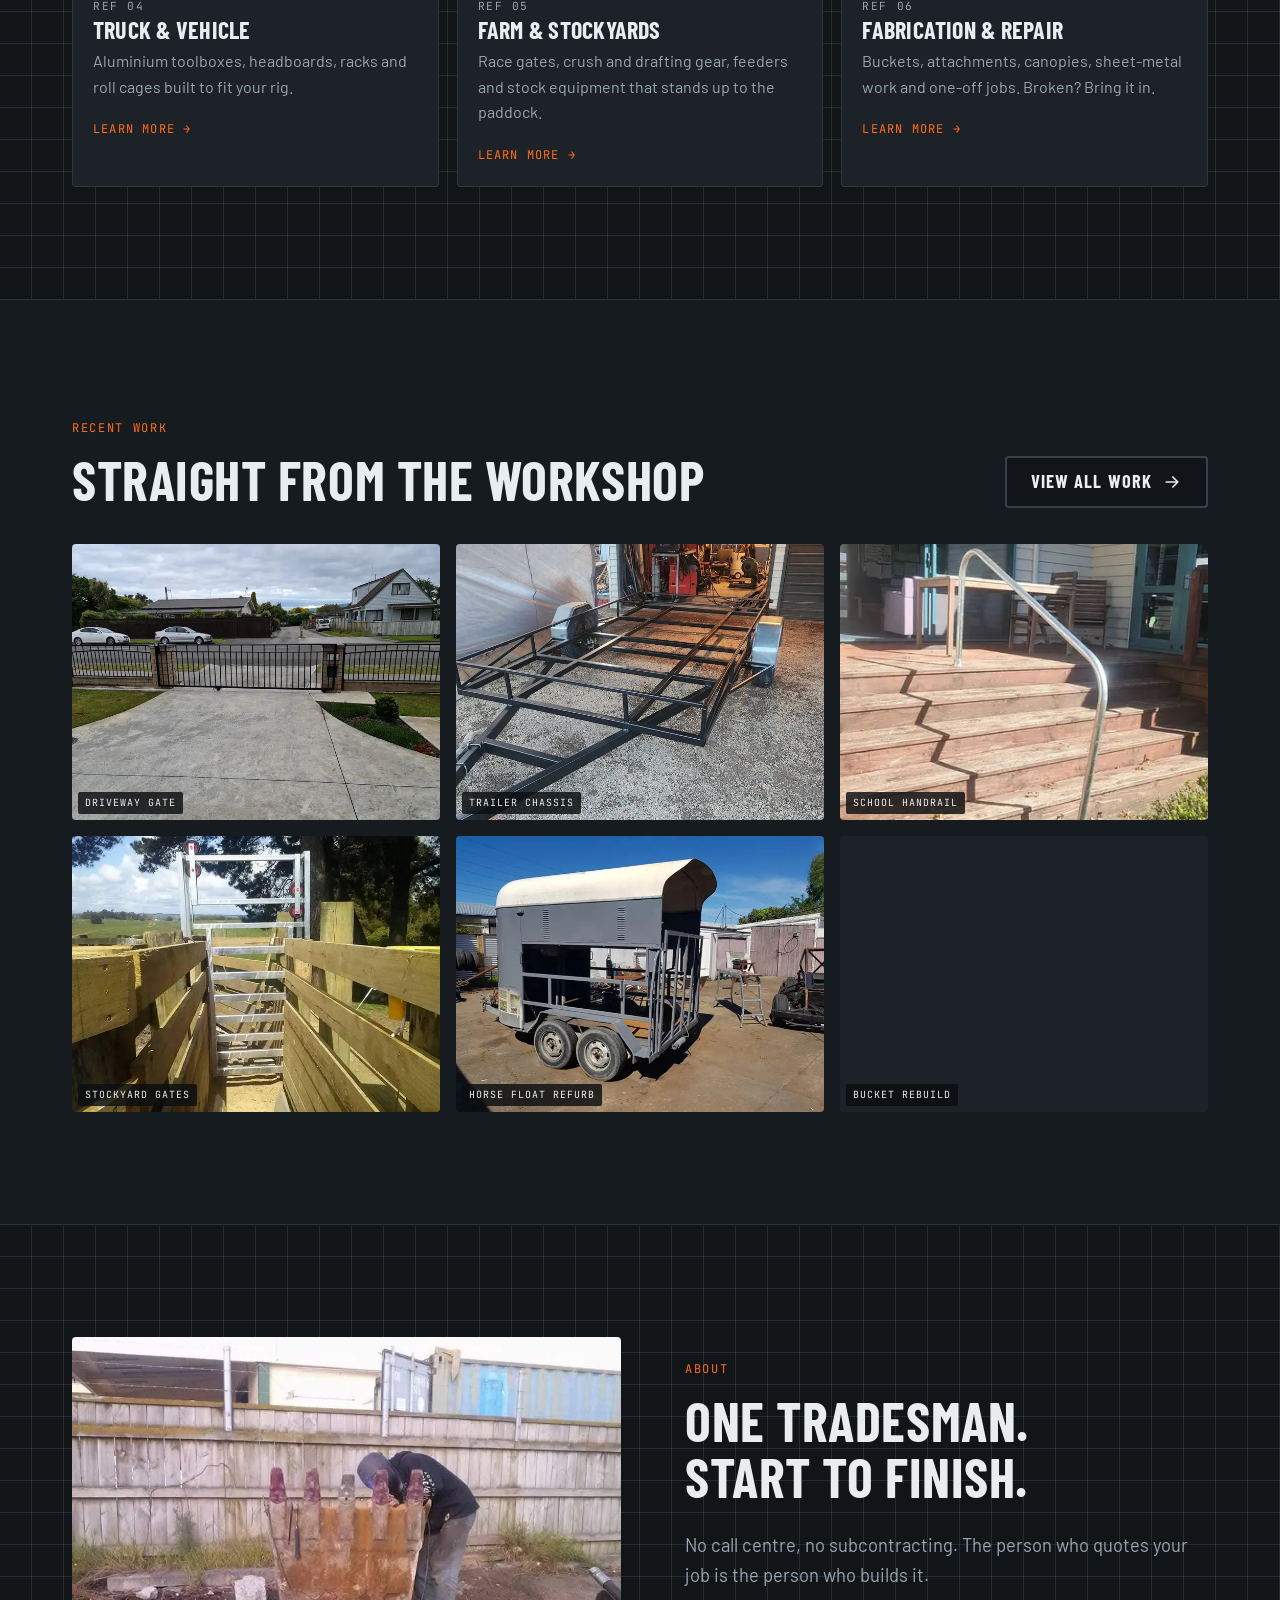
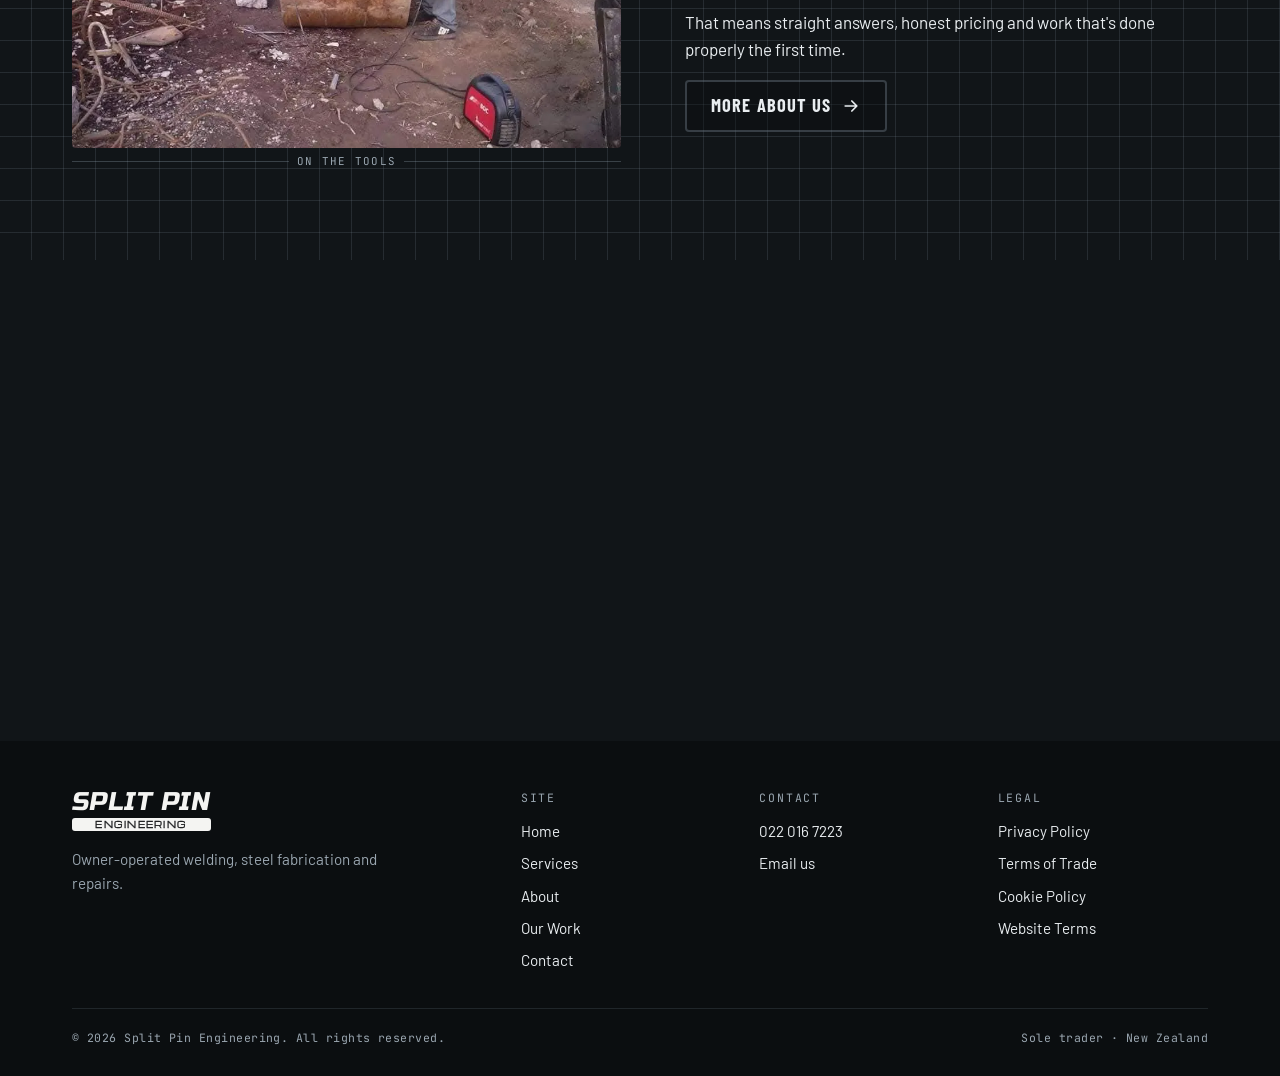
==== commit 86d93685: "Apply Split Pin sign branding and real contact details Recreate the workshop sign in HTML/CSS (logo " ====
--- a/index.html
+++ b/index.html
@@ -3,14 +3,14 @@
 <head>
   <meta charset="utf-8">
   <meta name="viewport" content="width=device-width, initial-scale=1, viewport-fit=cover">
-  <title>Splitpin Engineering | Welding, Fabrication &amp; Repairs</title>
-  <meta name="description" content="Splitpin Engineering is an owner-operated welding and steel fabrication business. Gates, handrails, trailers, horse floats, stockyards, truck boxes and repairs. Built strong, built right.">
+  <title>Split Pin Engineering | Welding, Fabrication &amp; Repairs</title>
+  <meta name="description" content="Split Pin Engineering is an owner-operated welding and steel fabrication business. Gates, handrails, trailers, horse floats, stockyards, truck boxes and repairs. Built strong, built right.">
   <meta name="theme-color" content="#111518">
   <link rel="canonical" href="https://www.splitpinengineering.co.nz/">
 
   <meta property="og:type" content="website">
-  <meta property="og:title" content="Splitpin Engineering | Welding, Fabrication &amp; Repairs">
-  <meta property="og:description" content="Splitpin Engineering is an owner-operated welding and steel fabrication business. Gates, handrails, trailers, horse floats, stockyards, truck boxes and repairs. Built strong, built right.">
+  <meta property="og:title" content="Split Pin Engineering | Welding, Fabrication &amp; Repairs">
+  <meta property="og:description" content="Split Pin Engineering is an owner-operated welding and steel fabrication business. Gates, handrails, trailers, horse floats, stockyards, truck boxes and repairs. Built strong, built right.">
   <meta property="og:image" content="https://www.splitpinengineering.co.nz/images/og.jpg">
   <meta property="og:url" content="https://www.splitpinengineering.co.nz/">
   <meta name="twitter:card" content="summary_large_image">
@@ -21,19 +21,19 @@
   {
     "@context": "https://schema.org",
     "@type": "HomeAndConstructionBusiness",
-    "name": "Splitpin Engineering",
+    "name": "Split Pin Engineering",
     "description": "Owner-operated welding and steel fabrication business.",
     "url": "https://www.splitpinengineering.co.nz/",
     "image": "https://www.splitpinengineering.co.nz/images/og.jpg",
-    "telephone": "+64210000000",
-    "email": "hello@splitpinengineering.co.nz",
+    "telephone": "+64220167223",
+    "email": "splitpin176v@gmail.com",
     "address": { "@type": "PostalAddress", "addressCountry": "NZ" }
   }
   </script>
   <link rel="preconnect" href="https://fonts.googleapis.com">
   <link rel="preconnect" href="https://fonts.gstatic.com" crossorigin>
-  <link href="https://fonts.googleapis.com/css2?family=Barlow:wght@400;500;600&family=Barlow+Condensed:wght@600;700&family=JetBrains+Mono:wght@400;500&display=swap" rel="stylesheet">
-  <link rel="stylesheet" href="/css/styles.css?v=4a9651cb">
+  <link href="https://fonts.googleapis.com/css2?family=Barlow:wght@400;500;600&family=Barlow+Condensed:wght@600;700&family=JetBrains+Mono:wght@400;500&family=Kaushan+Script&family=Michroma&family=Russo+One&display=swap" rel="stylesheet">
+  <link rel="stylesheet" href="/css/styles.css?v=a67ad27e">
 </head>
 <body class="has-call-bar">
   <!-- Icon sprite -->
@@ -61,9 +61,8 @@
 
   <header class="site-header">
     <div class="container">
-      <a class="brand" href="/" aria-label="Splitpin Engineering home">
-        <span class="brand-mark"><svg><use href="#i-pin"/></svg></span>
-        <span class="brand-text"><strong>Splitpin</strong><span>Engineering</span></span>
+      <a class="brand" href="/" aria-label="Split Pin Engineering home">
+        <span class="logo"><span class="logo-name">Split Pin</span><span class="logo-plate">Engineering</span></span>
       </a>
       <button class="nav-toggle" aria-expanded="false" aria-controls="site-nav" aria-label="Open menu"><span></span></button>
       <nav class="site-nav" id="site-nav" aria-label="Main">
@@ -80,10 +79,15 @@
   <main id="main">
     <section class="hero">
       <div class="hero-media">
-        <img src="/images/hero.webp" alt="Custom-built steel trailer chassis in the Splitpin Engineering workshop" width="2000" height="1500" fetchpriority="high">
-      </div>
-      <div class="container">
-        <p class="eyebrow">Welding &middot; Fabrication &middot; Repairs</p>
+        <img src="/images/hero.webp" alt="Custom-built steel trailer chassis in the Split Pin Engineering workshop" width="2000" height="1500" fetchpriority="high">
+      </div>
+      <div class="container">
+        <ul class="dot-list" aria-label="What we do">
+          <li>Heavy &amp; Light Engineering</li>
+          <li>Fabrication</li>
+          <li>Maintenance</li>
+          <li>Repairs</li>
+        </ul>
         <h1>Built strong.<br><span class="accent">Built right.</span></h1>
         <p class="lead">Custom steel work from a one-man workshop: gates, handrails, trailers, horse floats, farm gear and repairs. You deal with the person doing the welding, from the first sketch to the final bead.</p>
         <div class="hero-actions">
@@ -218,7 +222,7 @@
           </div>
           <div class="cta-actions">
             <a class="btn btn-primary" href="/contact">Get a free quote <svg><use href="#i-arrow"/></svg></a>
-            <a class="btn btn-ghost" href="tel:+64210000000"><svg><use href="#i-phone"/></svg> 021 000 0000</a>
+            <a class="btn btn-ghost" href="tel:+64220167223"><svg><use href="#i-phone"/></svg> <span class="phone-wide">022 016 7223</span></a>
           </div>
         </div>
       </div>
@@ -230,8 +234,7 @@
       <div class="footer-grid">
         <div>
           <a class="brand" href="/">
-            <span class="brand-mark"><svg><use href="#i-pin"/></svg></span>
-            <span class="brand-text"><strong>Splitpin</strong><span>Engineering</span></span>
+            <span class="logo"><span class="logo-name">Split Pin</span><span class="logo-plate">Engineering</span></span>
           </a>
           <p style="color:var(--muted);margin-top:16px;max-width:36ch">Owner-operated welding, steel fabrication and repairs.</p>
         </div>
@@ -248,8 +251,8 @@
         <div>
           <h4>Contact</h4>
           <ul>
-            <li><a href="tel:+64210000000">021 000 0000</a></li>
-            <li><a href="mailto:hello@splitpinengineering.co.nz">Email us</a></li>
+            <li><a href="tel:+64220167223">022 016 7223</a></li>
+            <li><a href="mailto:splitpin176v@gmail.com">Email us</a></li>
           </ul>
         </div>
         <div>
@@ -263,17 +266,17 @@
         </div>
       </div>
       <div class="footer-base">
-        <span>&copy; <span data-year>2026</span> Splitpin Engineering. All rights reserved.</span>
+        <span>&copy; <span data-year>2026</span> Split Pin Engineering. All rights reserved.</span>
         <span>Sole trader &middot; New Zealand</span>
       </div>
     </div>
   </footer>
 
   <nav class="call-bar" aria-label="Quick contact">
-    <a href="tel:+64210000000"><svg><use href="#i-phone"/></svg> Call</a>
+    <a href="tel:+64220167223"><svg><use href="#i-phone"/></svg> Call</a>
     <a href="/contact">Get a Quote</a>
   </nav>
 
-  <script src="/js/main.js?v=64773972"></script>
+  <script src="/js/main.js?v=8734adf6"></script>
 </body>
 </html>
--- a/css/styles.css
+++ b/css/styles.css
@@ -1,5 +1,5 @@
 /* ==========================================================================
-   Splitpin Engineering styles
+   Split Pin Engineering styles
    Mobile-first. Base rules target small screens; min-width queries scale up.
    ========================================================================== */
 
@@ -18,7 +18,12 @@
   --accent-hover: #ff8540;
   --hazard: #ffc21a;        /* hazard yellow */
   --ok: #4fd18b;
-
+  --sign-black: #141618;    /* sign board */
+  --sign-white: #f4f4f2;    /* sign lettering */
+
+  --font-logo: "Russo One", "Arial Black", system-ui, sans-serif;
+  --font-wide: "Michroma", "Eurostile", "Arial Black", sans-serif;
+  --font-script: "Kaushan Script", "Brush Script MT", cursive;
   --font-display: "Barlow Condensed", "Arial Narrow", system-ui, sans-serif;
   --font-body: "Barlow", system-ui, -apple-system, "Segoe UI", sans-serif;
   --font-mono: "JetBrains Mono", ui-monospace, SFMono-Regular, Menlo, monospace;
@@ -133,15 +138,50 @@
 }
 .site-header .container { height: 100%; display: flex; align-items: center; justify-content: space-between; gap: 16px; }
 
-.brand { display: flex; align-items: center; gap: 10px; text-decoration: none; }
-.brand-mark {
-  width: 38px; height: 38px; display: grid; place-items: center;
-  border: 2px solid var(--accent); border-radius: 50%; color: var(--accent);
-}
-.brand-mark svg { width: 22px; height: 22px; transform: rotate(35deg); }
-.brand-text { font-family: var(--font-display); font-weight: 700; text-transform: uppercase; line-height: 1; }
-.brand-text strong { display: block; font-size: 1.35rem; letter-spacing: 0.04em; }
-.brand-text span { display: block; font-family: var(--font-mono); font-weight: 400; font-size: 0.62rem; letter-spacing: 0.3em; color: var(--muted); margin-top: 3px; }
+.brand { display: flex; align-items: center; text-decoration: none; }
+
+/* Logo lockup, recreated from the workshop sign:
+   slanted heavy "SPLIT PIN" over a white "ENGINEERING" plate */
+.logo { display: inline-flex; flex-direction: column; align-items: stretch; line-height: 1; color: var(--sign-white); }
+.logo-name {
+  font-family: var(--font-logo); font-size: 1.6rem; text-transform: uppercase; letter-spacing: 0.02em;
+  transform: skewX(-10deg); white-space: nowrap;
+}
+.logo-plate {
+  margin-top: 4px; padding: 3px 6px 2px; border-radius: 3px;
+  background: var(--sign-white); color: var(--sign-black);
+  font-family: var(--font-wide); font-size: 0.5rem; letter-spacing: 0.16em; -webkit-text-stroke: 0.04em currentColor; text-transform: uppercase; text-align: center;
+}
+
+/* Service line from the sign: white words separated by orange dots */
+.dot-list { list-style: none; padding: 0; margin: 0 0 16px; display: flex; flex-wrap: wrap; gap: 4px 18px; font-family: var(--font-body); font-weight: 600; font-size: 1rem; color: var(--sign-white); }
+.dot-list li { display: inline-flex; align-items: center; gap: 8px; }
+.dot-list li::before { content: ""; width: 7px; height: 7px; border-radius: 50%; background: var(--accent); flex: none; }
+
+/* Full replica of the workshop sign */
+.sign {
+  container-type: inline-size;
+  position: relative; display: grid; justify-items: center; gap: clamp(10px, 3vw, 18px);
+  padding: clamp(28px, 7vw, 44px) clamp(16px, 5vw, 32px) clamp(24px, 6vw, 36px); border-radius: 6px; text-align: center; color: var(--sign-white);
+  background:
+    radial-gradient(circle at 14px 14px, #8d969c 0 3px, transparent 3.5px),
+    radial-gradient(circle at calc(100% - 14px) 14px, #8d969c 0 3px, transparent 3.5px),
+    radial-gradient(circle at 14px calc(100% - 14px), #8d969c 0 3px, transparent 3.5px),
+    radial-gradient(circle at calc(100% - 14px) calc(100% - 14px), #8d969c 0 3px, transparent 3.5px),
+    linear-gradient(160deg, #23282c 0%, var(--sign-black) 45%, #0d0f10 100%);
+  border: 1px solid var(--line-strong);
+  box-shadow: 0 18px 40px rgba(0, 0, 0, .45);
+}
+.sign .logo { width: 82%; }
+.sign .logo-name { font-size: 15cqw; }
+.sign .logo-plate { margin-top: 2.5cqw; padding: 1.4cqw 0 1cqw; border-radius: 1.4cqw; font-size: 5.4cqw; letter-spacing: 0.08em; }
+.sign .dot-list { justify-content: center; margin: 2cqw 0 0; gap: 1cqw 3.5cqw; font-size: 4.6cqw; font-weight: 500; }
+.sign .dot-list li { gap: 1.6cqw; }
+.sign .dot-list li::before { width: 1.5cqw; height: 1.5cqw; }
+.sign-phone { display: inline-flex; align-items: flex-end; gap: 2.5cqw; text-decoration: none; font-family: var(--font-wide); font-size: 6.6cqw; letter-spacing: 0.04em; -webkit-text-stroke: 0.035em currentColor; }
+.call-me { font-family: var(--font-script); font-size: 3.6cqw; line-height: .9; color: var(--accent); transform: rotate(-8deg); }
+
+.phone-wide { font-family: var(--font-wide); font-size: 0.95em; letter-spacing: 0.04em; }
 
 .nav-toggle {
   width: 48px; height: 48px; display: grid; place-items: center;
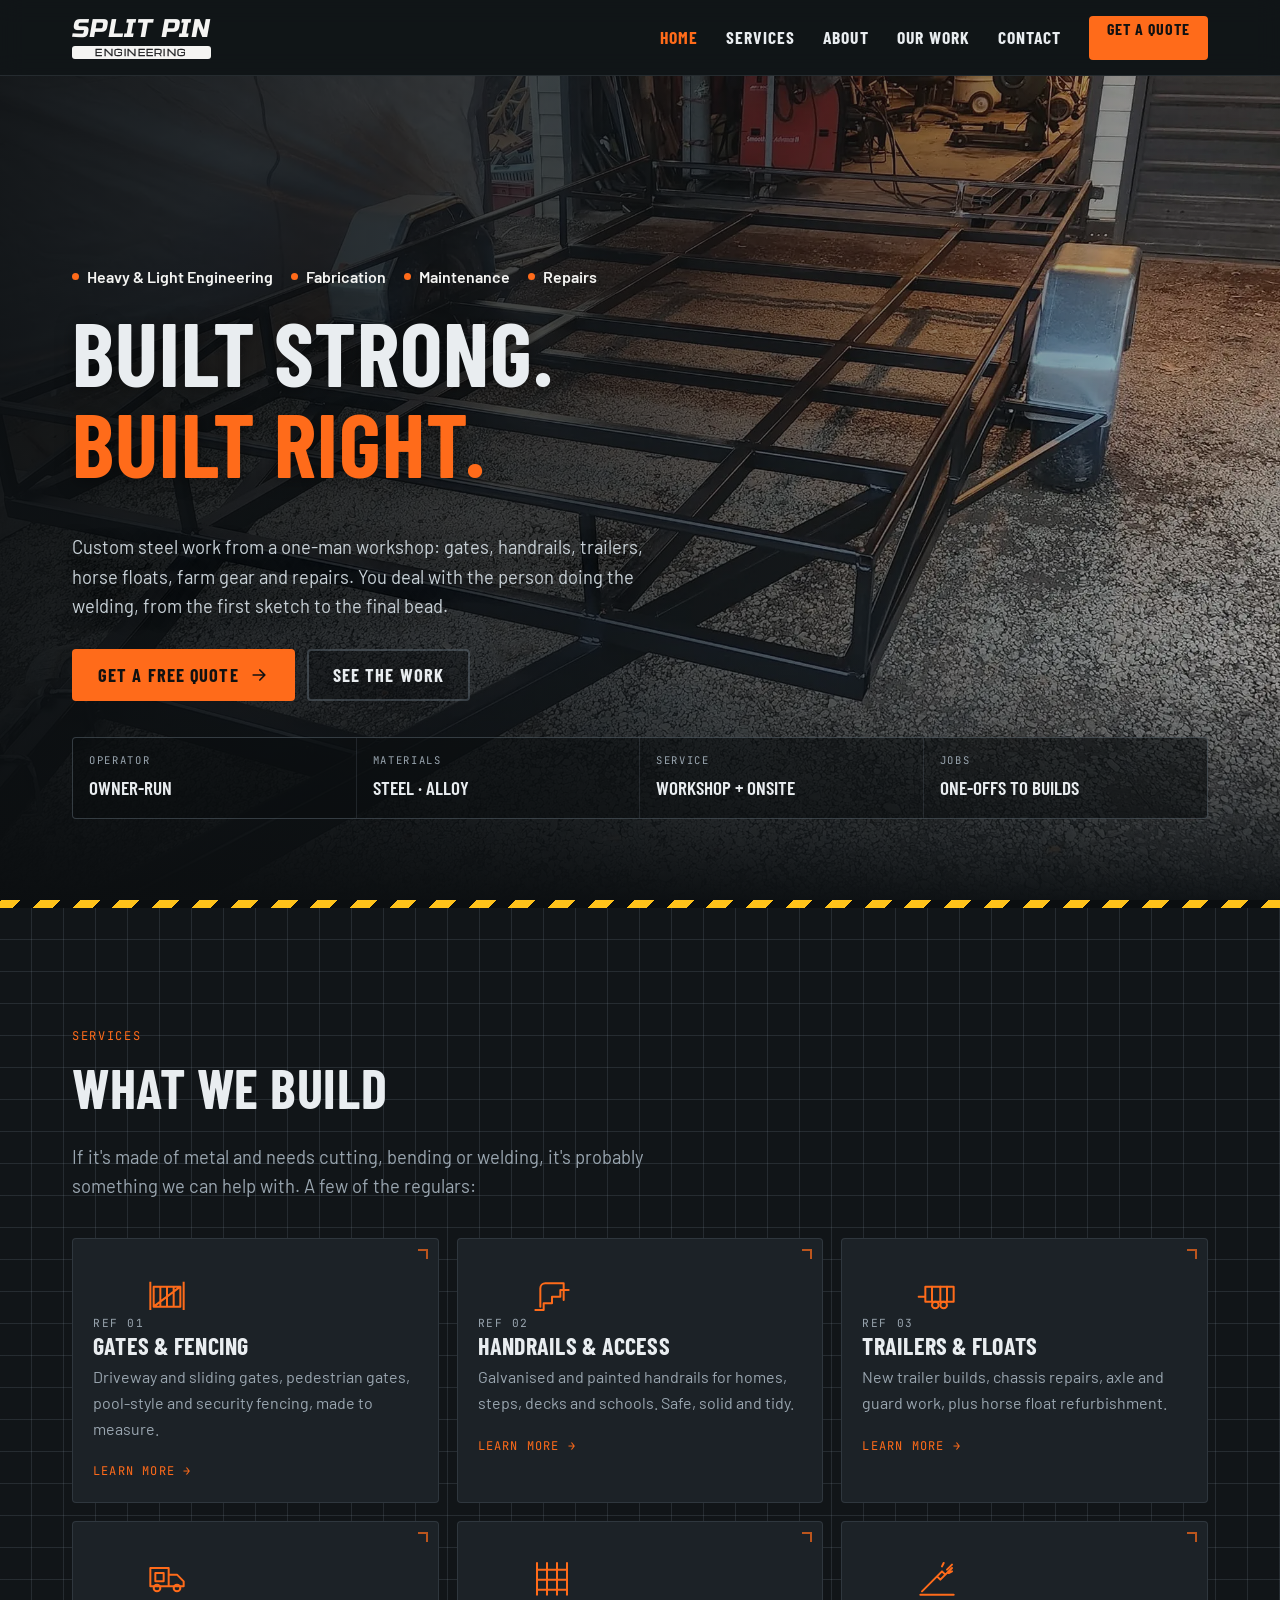
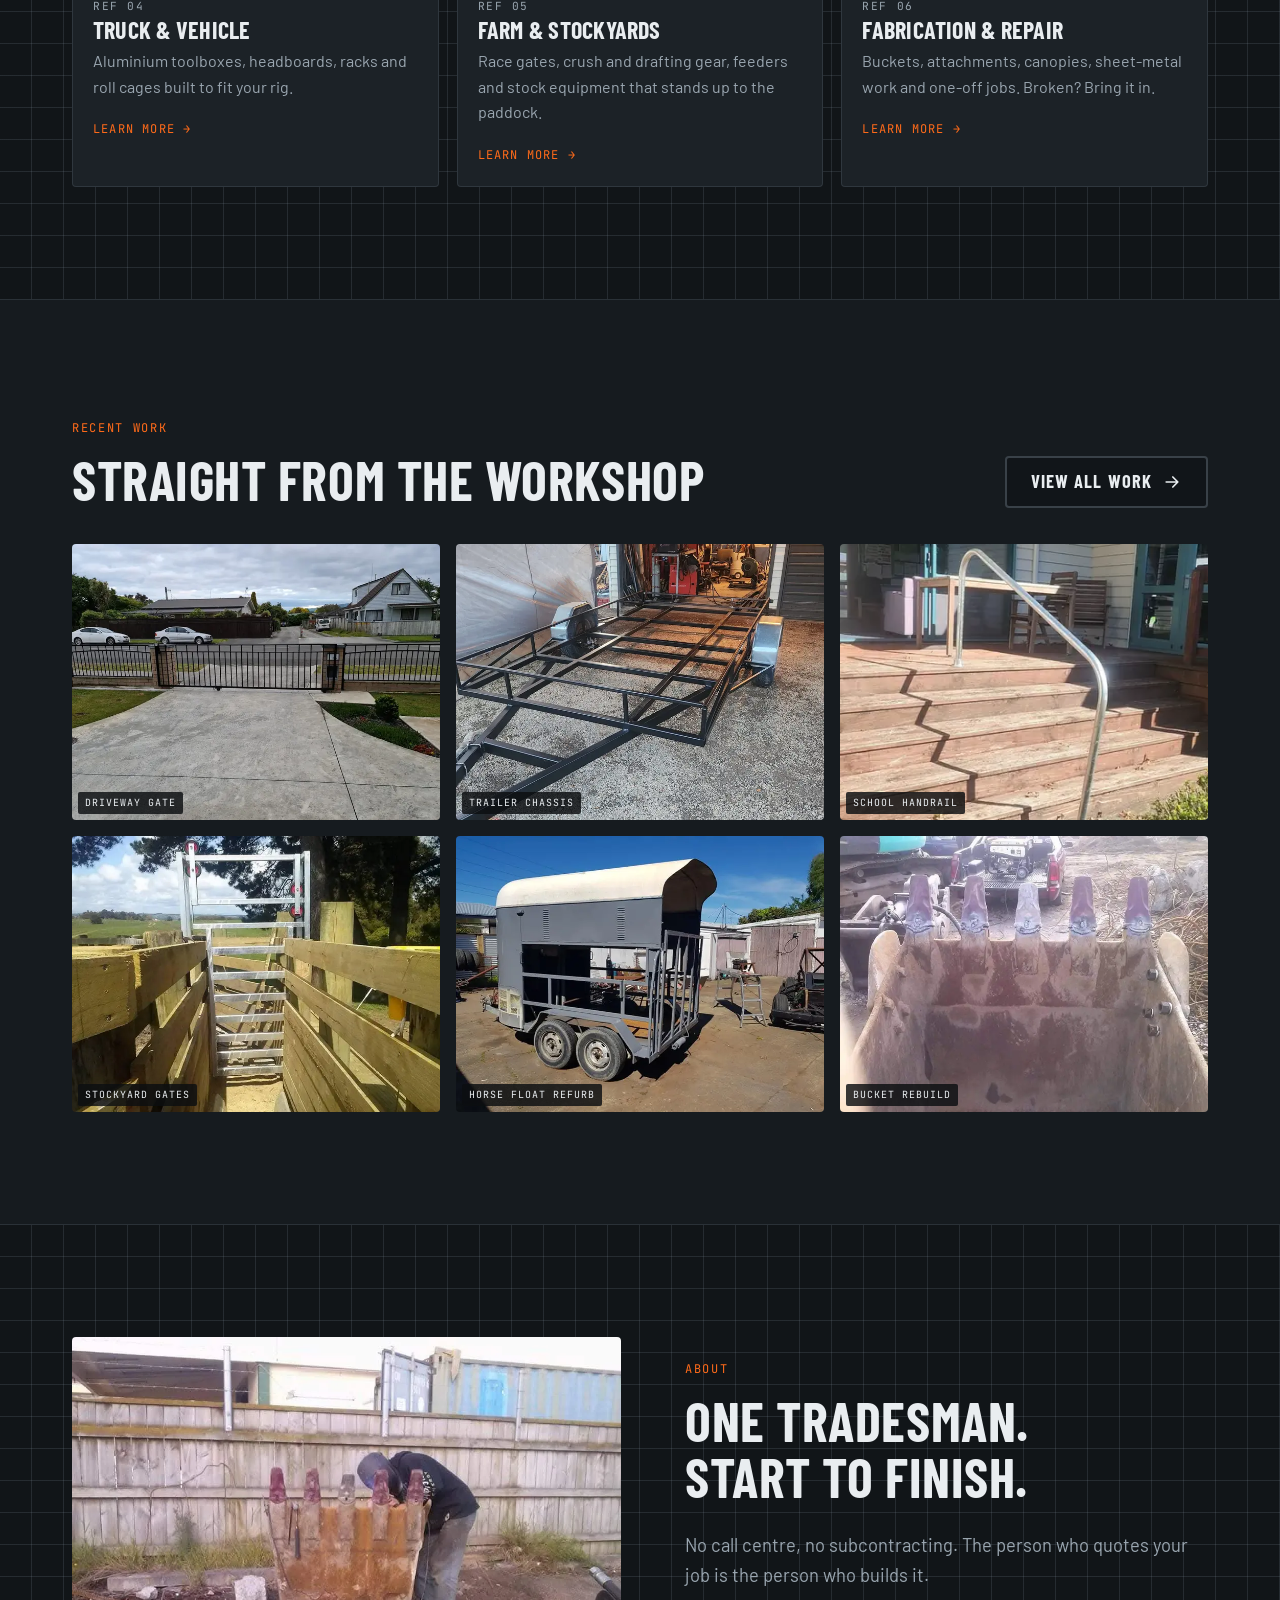
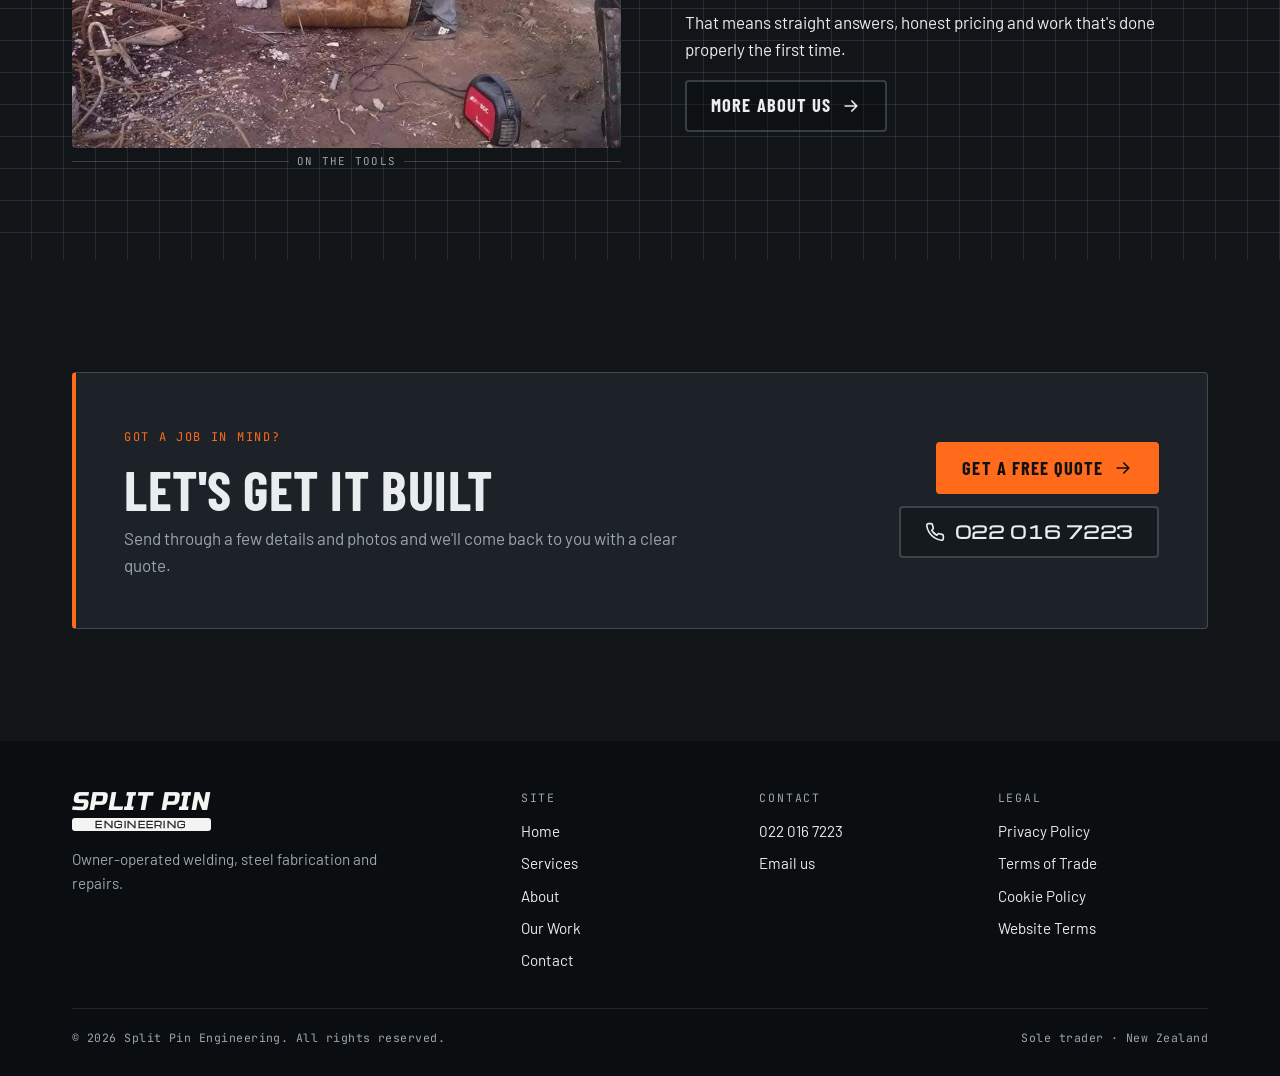
==== commit 5ef8ac37: "Remove "Call Me" from the contact page sign Drops the script label, its styles and the Kaushan Scrip" ====
--- a/index.html
+++ b/index.html
@@ -32,8 +32,8 @@
   </script>
   <link rel="preconnect" href="https://fonts.googleapis.com">
   <link rel="preconnect" href="https://fonts.gstatic.com" crossorigin>
-  <link href="https://fonts.googleapis.com/css2?family=Barlow:wght@400;500;600&family=Barlow+Condensed:wght@600;700&family=JetBrains+Mono:wght@400;500&family=Kaushan+Script&family=Michroma&family=Russo+One&display=swap" rel="stylesheet">
-  <link rel="stylesheet" href="/css/styles.css?v=a67ad27e">
+  <link href="https://fonts.googleapis.com/css2?family=Barlow:wght@400;500;600&family=Barlow+Condensed:wght@600;700&family=JetBrains+Mono:wght@400;500&family=Michroma&family=Russo+One&display=swap" rel="stylesheet">
+  <link rel="stylesheet" href="/css/styles.css?v=114c26c9">
 </head>
 <body class="has-call-bar">
   <!-- Icon sprite -->
--- a/css/styles.css
+++ b/css/styles.css
@@ -23,7 +23,6 @@
 
   --font-logo: "Russo One", "Arial Black", system-ui, sans-serif;
   --font-wide: "Michroma", "Eurostile", "Arial Black", sans-serif;
-  --font-script: "Kaushan Script", "Brush Script MT", cursive;
   --font-display: "Barlow Condensed", "Arial Narrow", system-ui, sans-serif;
   --font-body: "Barlow", system-ui, -apple-system, "Segoe UI", sans-serif;
   --font-mono: "JetBrains Mono", ui-monospace, SFMono-Regular, Menlo, monospace;
@@ -178,8 +177,7 @@
 .sign .dot-list { justify-content: center; margin: 2cqw 0 0; gap: 1cqw 3.5cqw; font-size: 4.6cqw; font-weight: 500; }
 .sign .dot-list li { gap: 1.6cqw; }
 .sign .dot-list li::before { width: 1.5cqw; height: 1.5cqw; }
-.sign-phone { display: inline-flex; align-items: flex-end; gap: 2.5cqw; text-decoration: none; font-family: var(--font-wide); font-size: 6.6cqw; letter-spacing: 0.04em; -webkit-text-stroke: 0.035em currentColor; }
-.call-me { font-family: var(--font-script); font-size: 3.6cqw; line-height: .9; color: var(--accent); transform: rotate(-8deg); }
+.sign-phone { font-family: var(--font-wide); font-size: 6.6cqw; letter-spacing: 0.04em; -webkit-text-stroke: 0.035em currentColor; }
 
 .phone-wide { font-family: var(--font-wide); font-size: 0.95em; letter-spacing: 0.04em; }
 
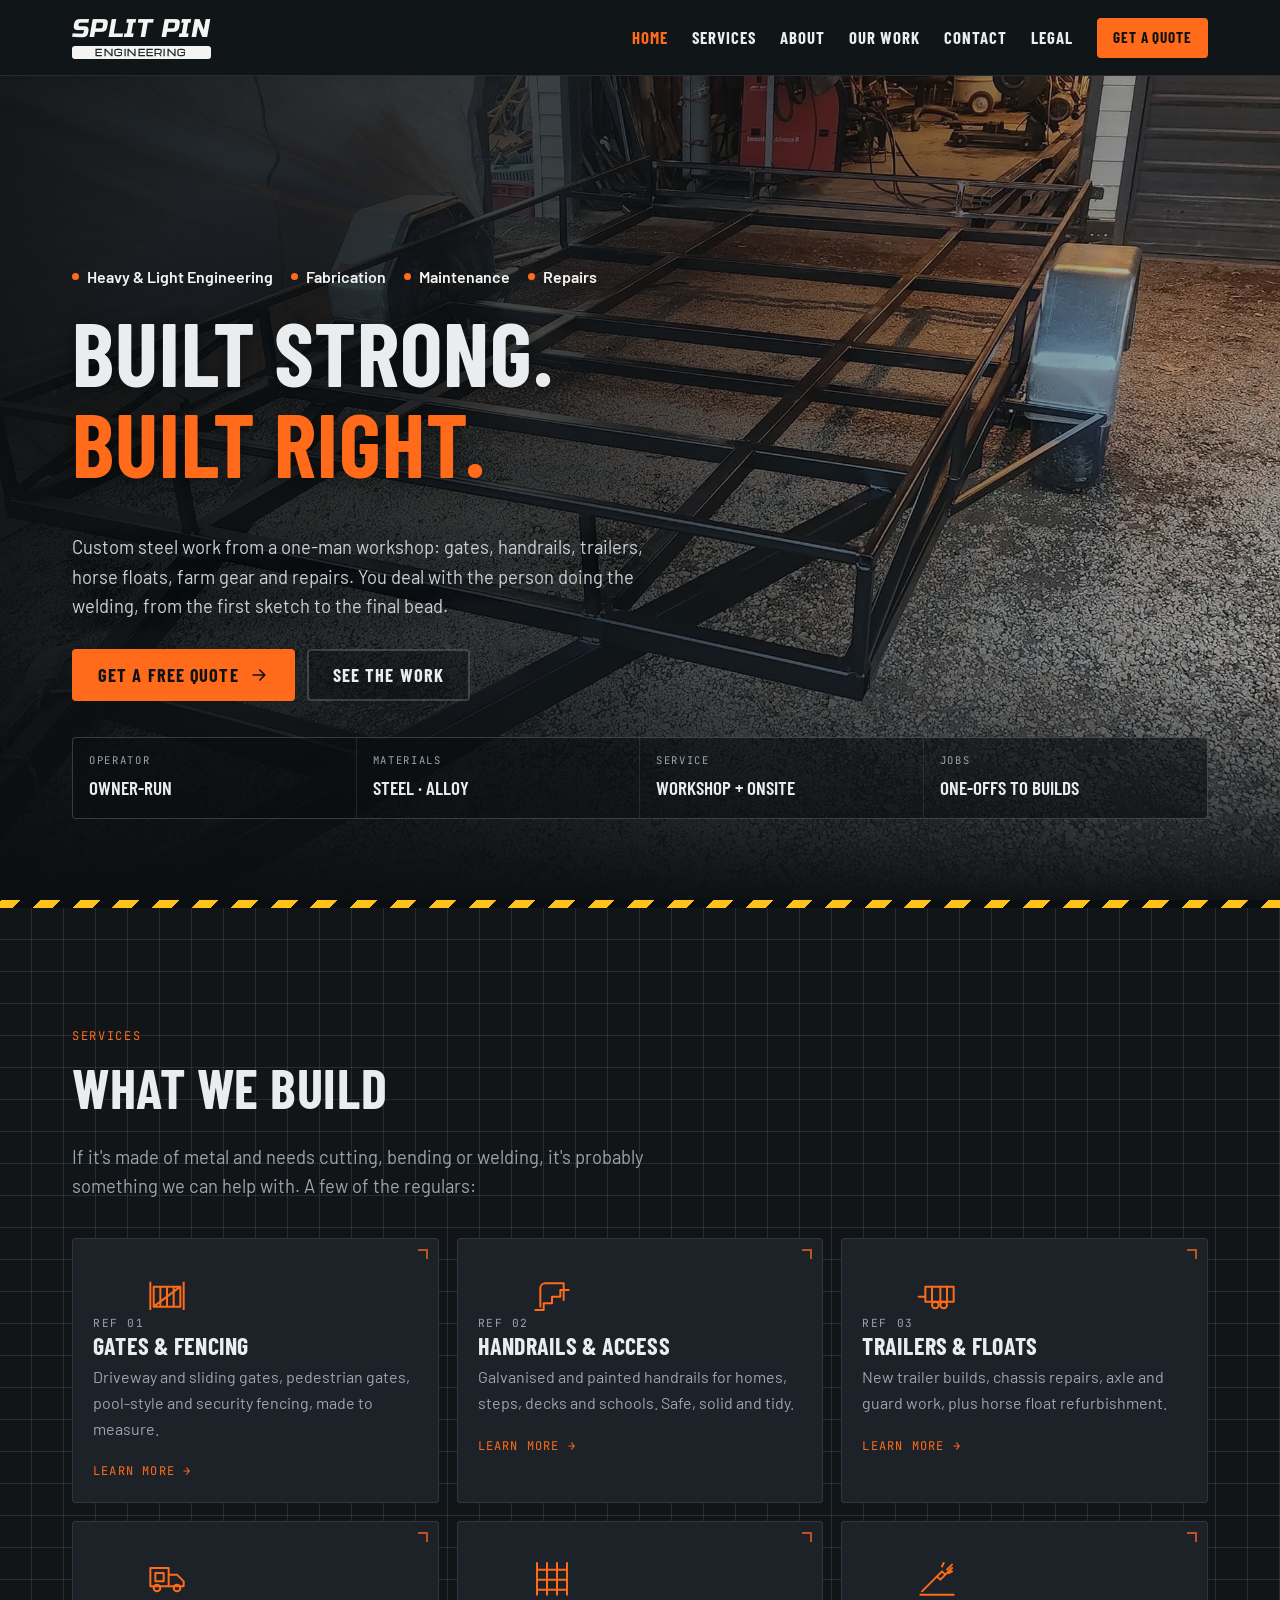
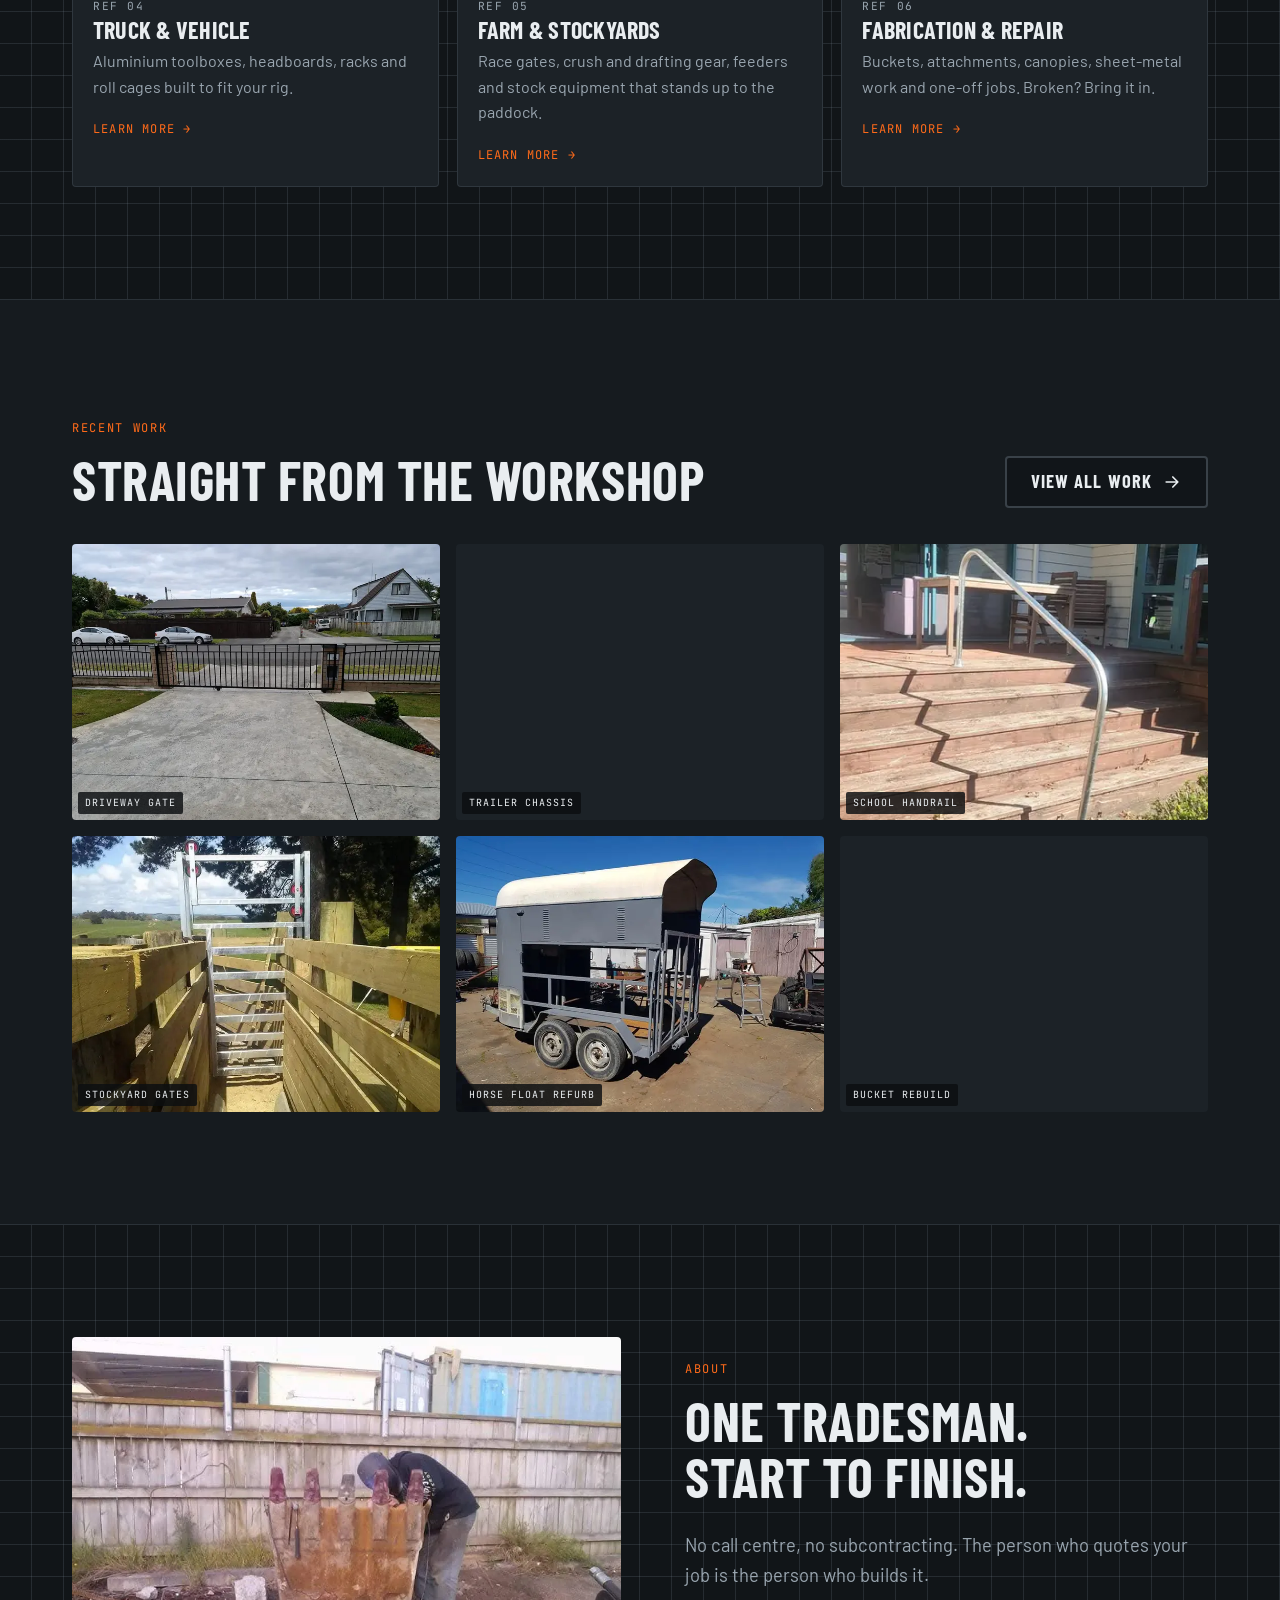
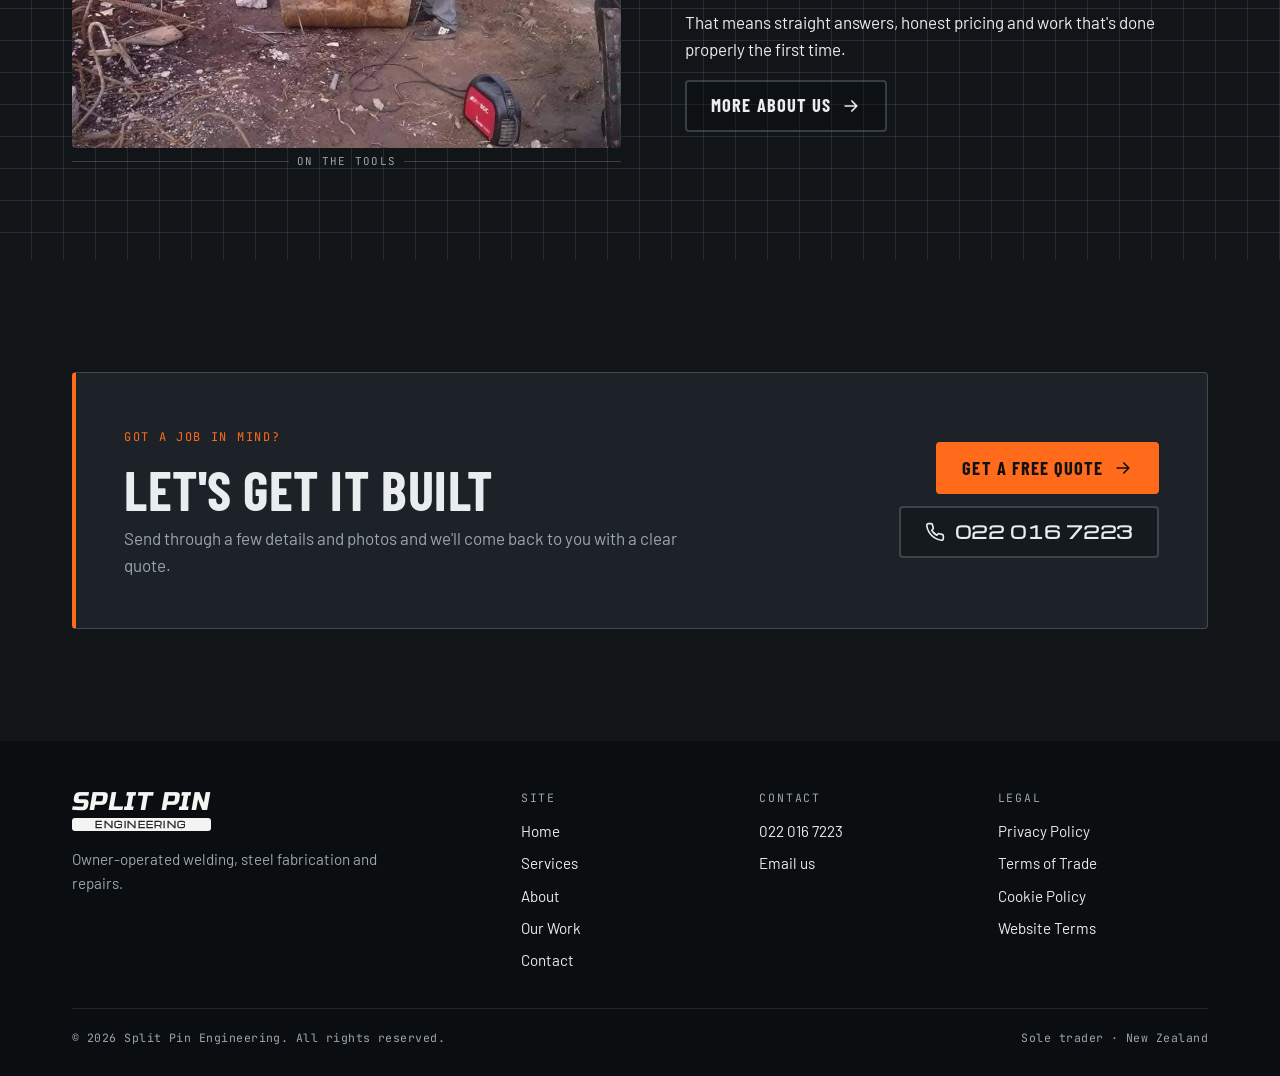
==== commit a0442271: "Tidy nav quote button and add Legal link to the menu Centre and shrink the header Get a Quote button" ====
--- a/index.html
+++ b/index.html
@@ -33,7 +33,7 @@
   <link rel="preconnect" href="https://fonts.googleapis.com">
   <link rel="preconnect" href="https://fonts.gstatic.com" crossorigin>
   <link href="https://fonts.googleapis.com/css2?family=Barlow:wght@400;500;600&family=Barlow+Condensed:wght@600;700&family=JetBrains+Mono:wght@400;500&family=Michroma&family=Russo+One&display=swap" rel="stylesheet">
-  <link rel="stylesheet" href="/css/styles.css?v=114c26c9">
+  <link rel="stylesheet" href="/css/styles.css?v=32f8084b">
 </head>
 <body class="has-call-bar">
   <!-- Icon sprite -->
@@ -71,6 +71,7 @@
         <a href="/about">About <span class="mono">03</span></a>
         <a href="/work">Our Work <span class="mono">04</span></a>
         <a href="/contact">Contact <span class="mono">05</span></a>
+        <a href="/legal">Legal <span class="mono">06</span></a>
         <a class="btn btn-primary" href="/contact">Get a Quote</a>
       </nav>
     </div>
--- a/css/styles.css
+++ b/css/styles.css
@@ -200,7 +200,7 @@
   height: calc(100dvh - var(--header-h));
   background: var(--steel-950);
   padding: 24px var(--gutter);
-  display: flex; flex-direction: column; gap: 4px;
+  display: flex; flex-direction: column; gap: 4px; overflow-y: auto;
   opacity: 0; transform: translateY(-12px); visibility: hidden;
   transition: opacity .25s ease, transform .25s ease, visibility .25s;
 }
@@ -213,6 +213,7 @@
 .site-nav a .mono { font-size: 0.75rem; color: var(--muted); font-weight: 400; }
 .site-nav a:hover, .site-nav a[aria-current="page"] { color: var(--accent); }
 .site-nav .btn { margin-top: 20px; font-size: 1.2rem; border-bottom: 0; justify-content: center; }
+.site-nav a.btn { align-items: center; padding: 0 24px; }
 .nav-open { overflow: hidden; }
 
 /* ---------- Hero ---------- */
@@ -521,14 +522,6 @@
 
 @media (min-width: 900px) {
   :root { --gutter: 32px; --header-h: 76px; }
-  .nav-toggle { display: none; }
-  .site-nav {
-    position: static; height: auto; opacity: 1; transform: none; visibility: visible;
-    background: none; padding: 0; flex-direction: row; align-items: center; gap: 28px;
-  }
-  .site-nav a { font-size: 1.1rem; border: 0; padding: 6px 0; letter-spacing: .06em; }
-  .site-nav a .mono { display: none; }
-  .site-nav .btn { margin: 0; min-height: 44px; font-size: 1rem; padding: 0 18px; }
   .hero { padding-bottom: 64px; }
   .hero::before { background: linear-gradient(90deg, rgba(11,14,16,.94) 0%, rgba(11,14,16,.75) 45%, rgba(11,14,16,.2) 100%), linear-gradient(180deg, transparent 70%, var(--steel-900) 100%); }
   .section { padding: 112px 0; }
@@ -564,3 +557,16 @@
   .legal-layout { grid-template-columns: 260px 1fr; gap: 56px; }
   .toc { position: sticky; top: calc(var(--header-h) + 24px); align-self: start; }
 }
+
+/* Full desktop nav (needs more room now it has six links) */
+@media (min-width: 1024px) {
+  .nav-toggle { display: none; }
+  .site-nav {
+    position: static; height: auto; opacity: 1; transform: none; visibility: visible;
+    background: none; padding: 0; flex-direction: row; align-items: center; gap: 24px; overflow: visible;
+  }
+  .site-nav a { font-size: 1.05rem; border: 0; padding: 6px 0; letter-spacing: .06em; }
+  .site-nav a .mono { display: none; }
+  .site-nav a.btn { min-height: 40px; margin: 0; padding: 0 16px; font-size: 0.95rem; letter-spacing: .06em; }
+}
+
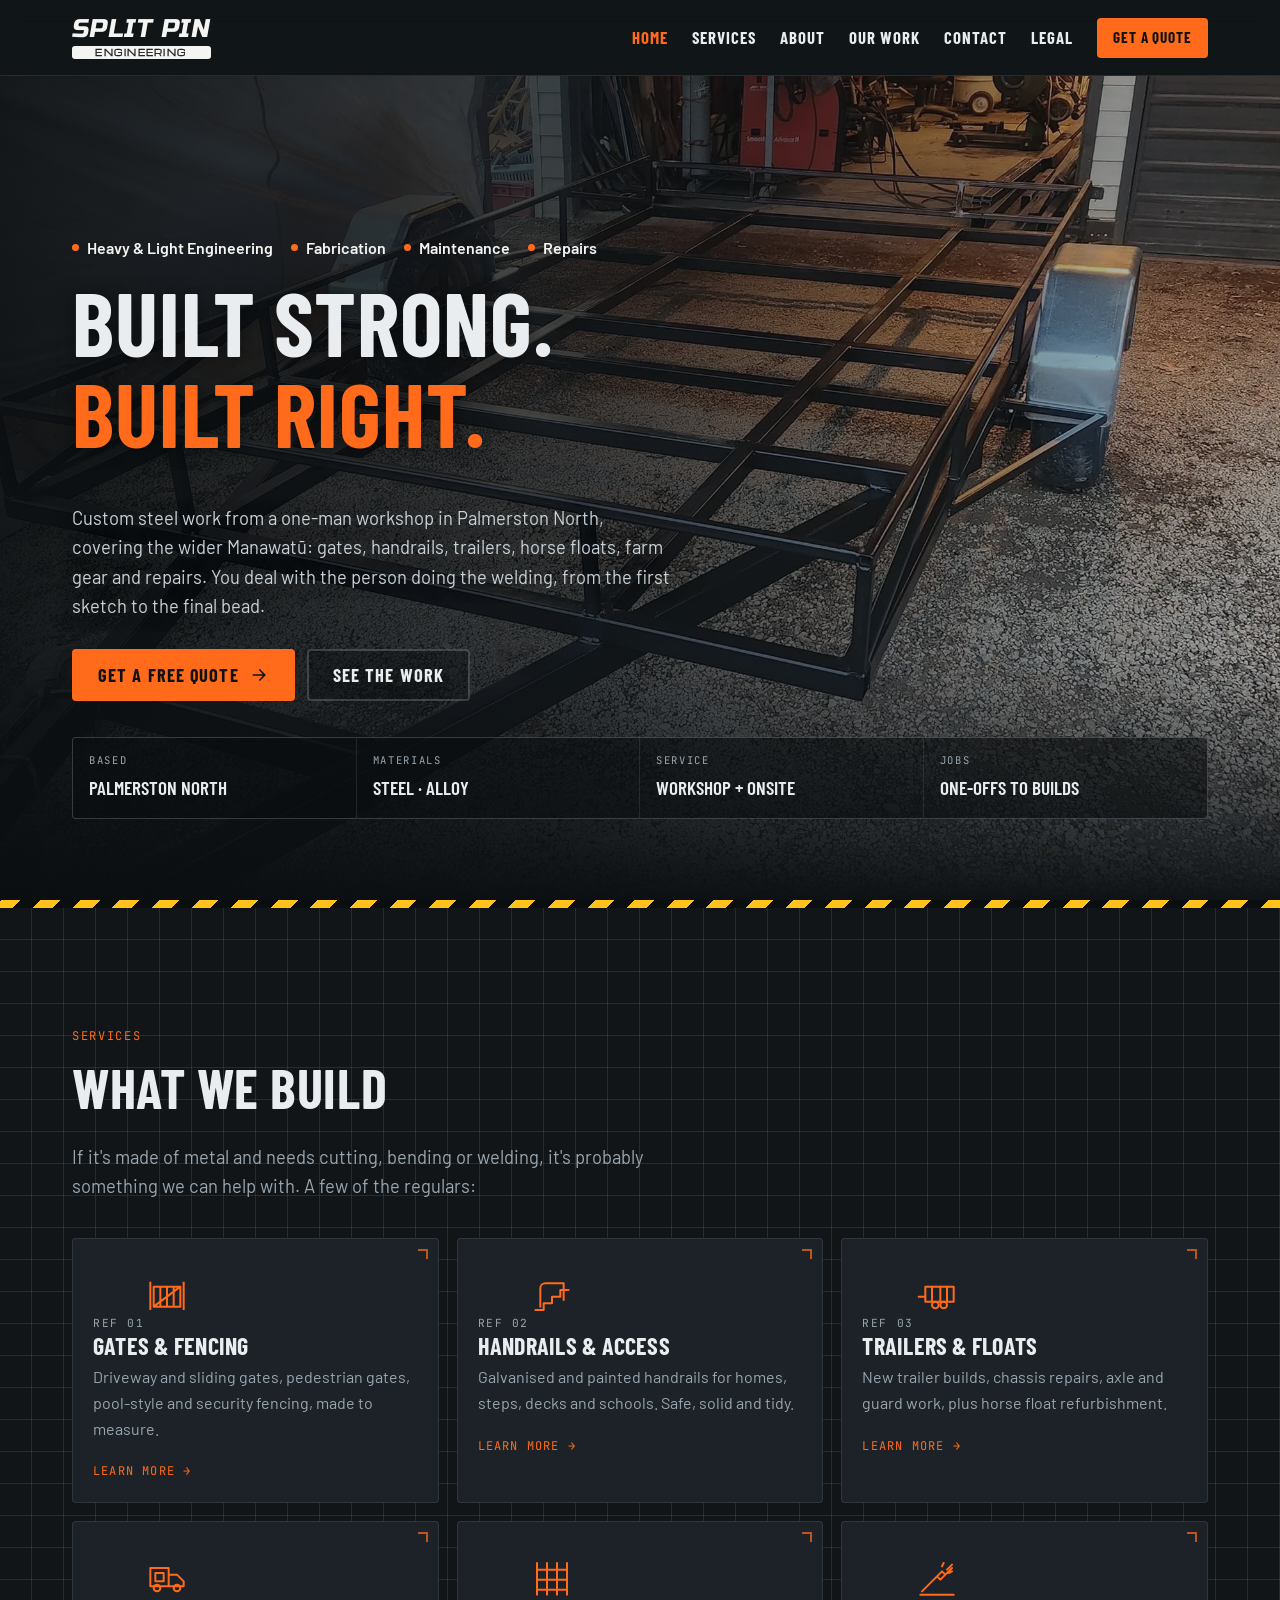
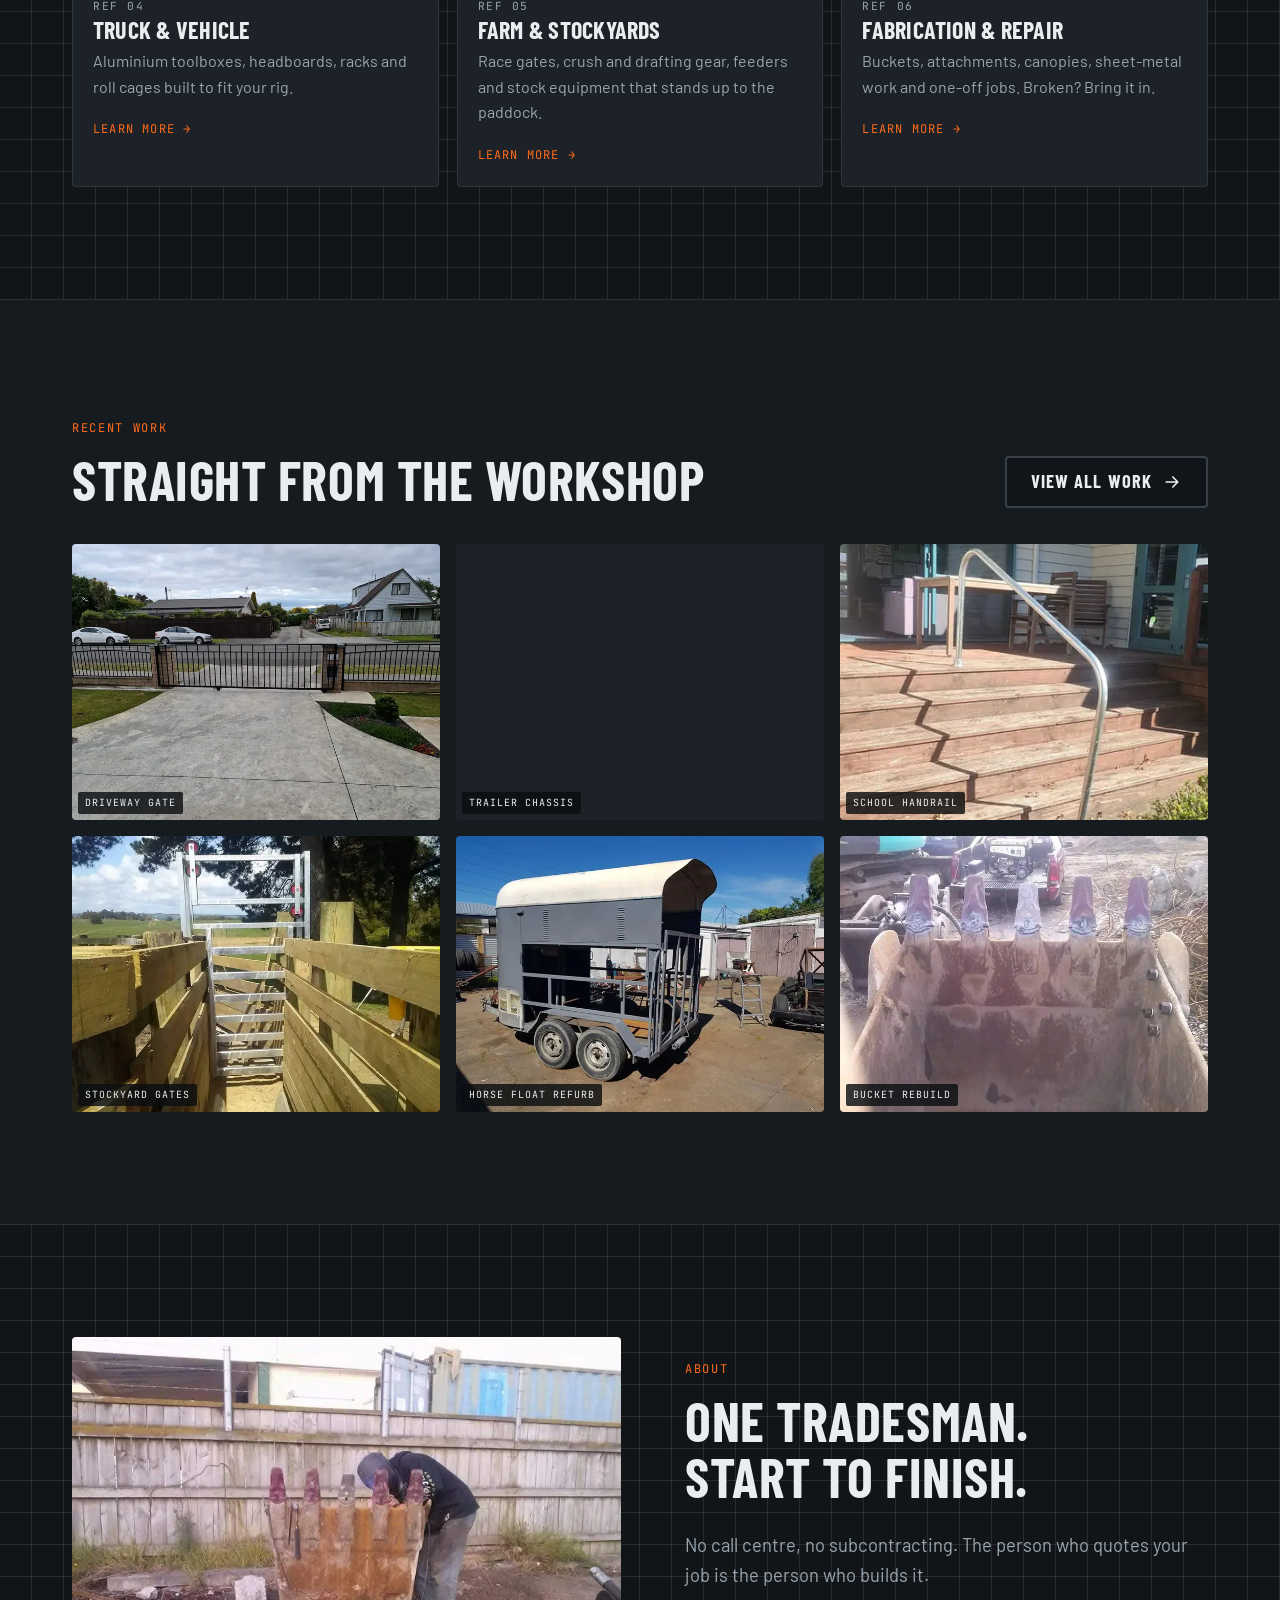
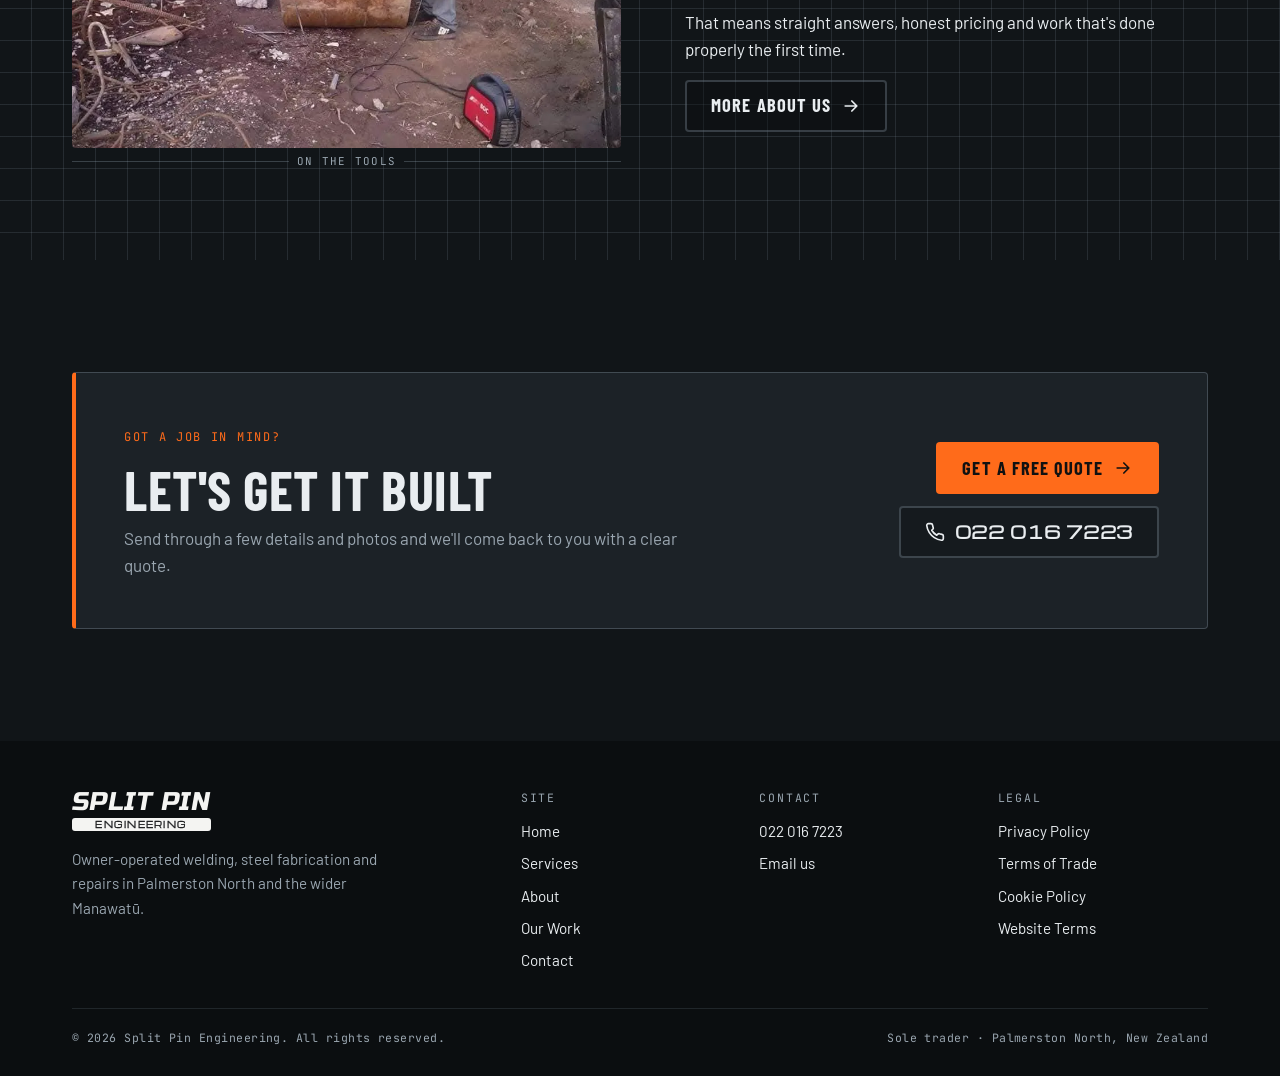
==== commit 6292f78e: "Local SEO pass, llms.txt and drop NZBN from legal page - Palmerston North / Manawatū focused titles," ====
--- a/index.html
+++ b/index.html
@@ -3,16 +3,21 @@
 <head>
   <meta charset="utf-8">
   <meta name="viewport" content="width=device-width, initial-scale=1, viewport-fit=cover">
-  <title>Split Pin Engineering | Welding, Fabrication &amp; Repairs</title>
-  <meta name="description" content="Split Pin Engineering is an owner-operated welding and steel fabrication business. Gates, handrails, trailers, horse floats, stockyards, truck boxes and repairs. Built strong, built right.">
+  <title>Welder &amp; Steel Fabrication Palmerston North | Split Pin Engineering</title>
+  <meta name="description" content="Split Pin Engineering is an owner-operated welder and steel fabricator in Palmerston North, serving the wider Manawatū. Gates, handrails, trailers, horse floats, stockyards, truck gear and repairs. Call 022 016 7223.">
   <meta name="theme-color" content="#111518">
-  <link rel="canonical" href="https://www.splitpinengineering.co.nz/">
+  <meta name="robots" content="index, follow, max-image-preview:large">
+  <link rel="canonical" href="https://splitpin-engineering.vercel.app/">
+  <meta name="geo.region" content="NZ-MWT">
+  <meta name="geo.placename" content="Palmerston North">
 
   <meta property="og:type" content="website">
-  <meta property="og:title" content="Split Pin Engineering | Welding, Fabrication &amp; Repairs">
-  <meta property="og:description" content="Split Pin Engineering is an owner-operated welding and steel fabrication business. Gates, handrails, trailers, horse floats, stockyards, truck boxes and repairs. Built strong, built right.">
-  <meta property="og:image" content="https://www.splitpinengineering.co.nz/images/og.jpg">
-  <meta property="og:url" content="https://www.splitpinengineering.co.nz/">
+  <meta property="og:site_name" content="Split Pin Engineering">
+  <meta property="og:locale" content="en_NZ">
+  <meta property="og:title" content="Welder &amp; Steel Fabrication Palmerston North | Split Pin Engineering">
+  <meta property="og:description" content="Split Pin Engineering is an owner-operated welder and steel fabricator in Palmerston North, serving the wider Manawatū. Gates, handrails, trailers, horse floats, stockyards, truck gear and repairs. Call 022 016 7223.">
+  <meta property="og:image" content="https://splitpin-engineering.vercel.app/images/og.jpg">
+  <meta property="og:url" content="https://splitpin-engineering.vercel.app/">
   <meta name="twitter:card" content="summary_large_image">
 
   <link rel="icon" href="/favicon.svg" type="image/svg+xml">
@@ -21,13 +26,114 @@
   {
     "@context": "https://schema.org",
     "@type": "HomeAndConstructionBusiness",
+    "@id": "https://splitpin-engineering.vercel.app/#business",
     "name": "Split Pin Engineering",
-    "description": "Owner-operated welding and steel fabrication business.",
-    "url": "https://www.splitpinengineering.co.nz/",
-    "image": "https://www.splitpinengineering.co.nz/images/og.jpg",
+    "alternateName": "Splitpin Engineering",
+    "description": "Owner-operated welding, steel fabrication, maintenance and repairs in Palmerston North and the wider Manawatū, New Zealand.",
+    "url": "https://splitpin-engineering.vercel.app/",
+    "image": "https://splitpin-engineering.vercel.app/images/og.jpg",
     "telephone": "+64220167223",
     "email": "splitpin176v@gmail.com",
-    "address": { "@type": "PostalAddress", "addressCountry": "NZ" }
+    "address": {
+      "@type": "PostalAddress",
+      "addressLocality": "Palmerston North",
+      "addressRegion": "Manawatū-Whanganui",
+      "addressCountry": "NZ"
+    },
+    "areaServed": [
+      {
+        "@type": "City",
+        "name": "Palmerston North"
+      },
+      {
+        "@type": "AdministrativeArea",
+        "name": "Manawatū"
+      },
+      {
+        "@type": "AdministrativeArea",
+        "name": "Manawatū-Whanganui"
+      }
+    ],
+    "knowsAbout": [
+      "Welding",
+      "Steel fabrication",
+      "Aluminium fabrication",
+      "Engineering",
+      "Trailer repairs",
+      "Gates",
+      "Handrails",
+      "Stockyards"
+    ],
+    "hasOfferCatalog": {
+      "@type": "OfferCatalog",
+      "name": "Welding and fabrication services",
+      "itemListElement": [
+        {
+          "@type": "Offer",
+          "itemOffered": {
+            "@type": "Service",
+            "name": "Gates & fencing",
+            "areaServed": "Palmerston North and Manawatū"
+          }
+        },
+        {
+          "@type": "Offer",
+          "itemOffered": {
+            "@type": "Service",
+            "name": "Handrails & access",
+            "areaServed": "Palmerston North and Manawatū"
+          }
+        },
+        {
+          "@type": "Offer",
+          "itemOffered": {
+            "@type": "Service",
+            "name": "Trailers & horse floats",
+            "areaServed": "Palmerston North and Manawatū"
+          }
+        },
+        {
+          "@type": "Offer",
+          "itemOffered": {
+            "@type": "Service",
+            "name": "Truck & vehicle fabrication",
+            "areaServed": "Palmerston North and Manawatū"
+          }
+        },
+        {
+          "@type": "Offer",
+          "itemOffered": {
+            "@type": "Service",
+            "name": "Farm & stockyard equipment",
+            "areaServed": "Palmerston North and Manawatū"
+          }
+        },
+        {
+          "@type": "Offer",
+          "itemOffered": {
+            "@type": "Service",
+            "name": "General fabrication & repairs",
+            "areaServed": "Palmerston North and Manawatū"
+          }
+        },
+        {
+          "@type": "Offer",
+          "itemOffered": {
+            "@type": "Service",
+            "name": "Heavy & light engineering",
+            "areaServed": "Palmerston North and Manawatū"
+          }
+        },
+        {
+          "@type": "Offer",
+          "itemOffered": {
+            "@type": "Service",
+            "name": "Maintenance",
+            "areaServed": "Palmerston North and Manawatū"
+          }
+        }
+      ]
+    }
   }
   </script>
   <link rel="preconnect" href="https://fonts.googleapis.com">
@@ -90,13 +196,13 @@
           <li>Repairs</li>
         </ul>
         <h1>Built strong.<br><span class="accent">Built right.</span></h1>
-        <p class="lead">Custom steel work from a one-man workshop: gates, handrails, trailers, horse floats, farm gear and repairs. You deal with the person doing the welding, from the first sketch to the final bead.</p>
+        <p class="lead">Custom steel work from a one-man workshop in Palmerston North, covering the wider Manawat&#363;: gates, handrails, trailers, horse floats, farm gear and repairs. You deal with the person doing the welding, from the first sketch to the final bead.</p>
         <div class="hero-actions">
           <a class="btn btn-primary" href="/contact">Get a free quote <svg><use href="#i-arrow"/></svg></a>
           <a class="btn btn-ghost" href="/work">See the work</a>
         </div>
         <dl class="spec-strip">
-          <div><dt>Operator</dt><dd>Owner-run</dd></div>
+          <div><dt>Based</dt><dd>Palmerston North</dd></div>
           <div><dt>Materials</dt><dd>Steel &middot; Alloy</dd></div>
           <div><dt>Service</dt><dd>Workshop + Onsite</dd></div>
           <div><dt>Jobs</dt><dd>One-offs to builds</dd></div>
@@ -237,7 +343,7 @@
           <a class="brand" href="/">
             <span class="logo"><span class="logo-name">Split Pin</span><span class="logo-plate">Engineering</span></span>
           </a>
-          <p style="color:var(--muted);margin-top:16px;max-width:36ch">Owner-operated welding, steel fabrication and repairs.</p>
+          <p style="color:var(--muted);margin-top:16px;max-width:36ch">Owner-operated welding, steel fabrication and repairs in Palmerston North and the wider Manawat&#363;.</p>
         </div>
         <div>
           <h4>Site</h4>
@@ -268,7 +374,7 @@
       </div>
       <div class="footer-base">
         <span>&copy; <span data-year>2026</span> Split Pin Engineering. All rights reserved.</span>
-        <span>Sole trader &middot; New Zealand</span>
+        <span>Sole trader &middot; Palmerston North, New Zealand</span>
       </div>
     </div>
   </footer>
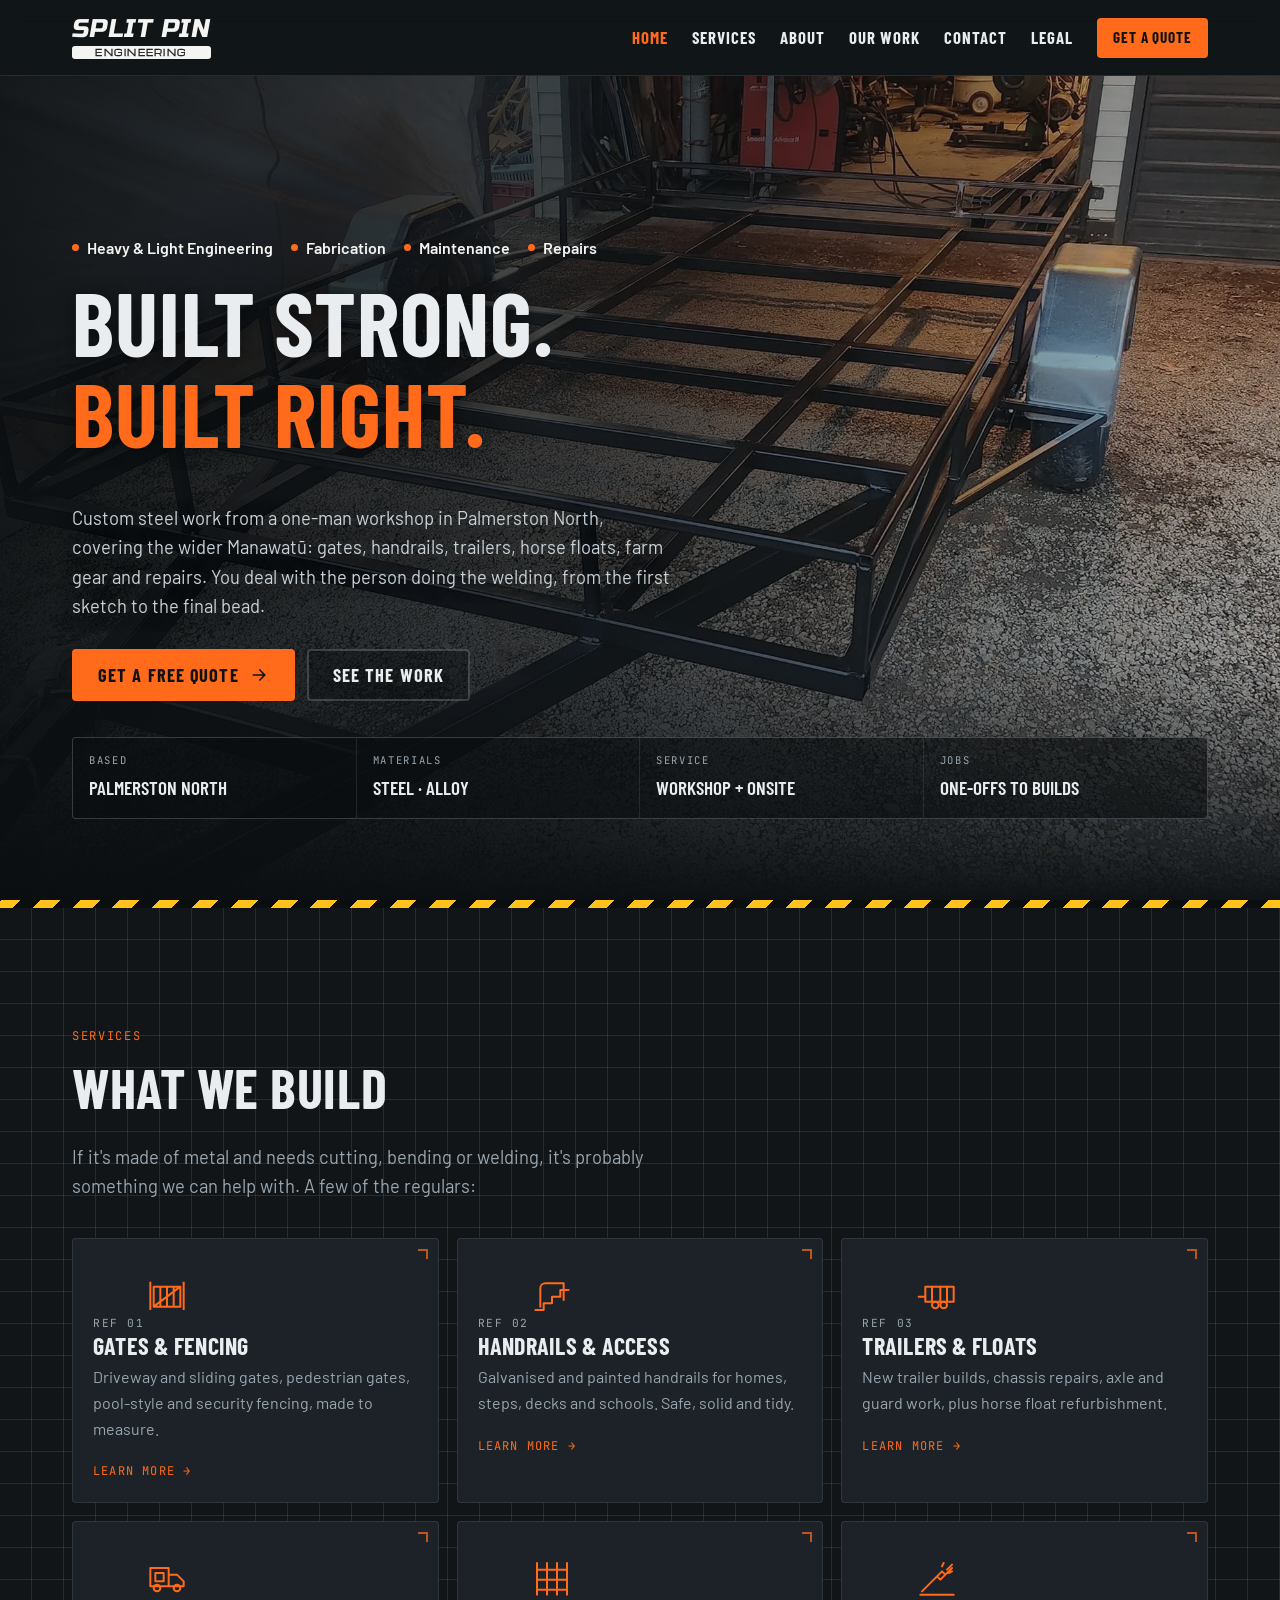
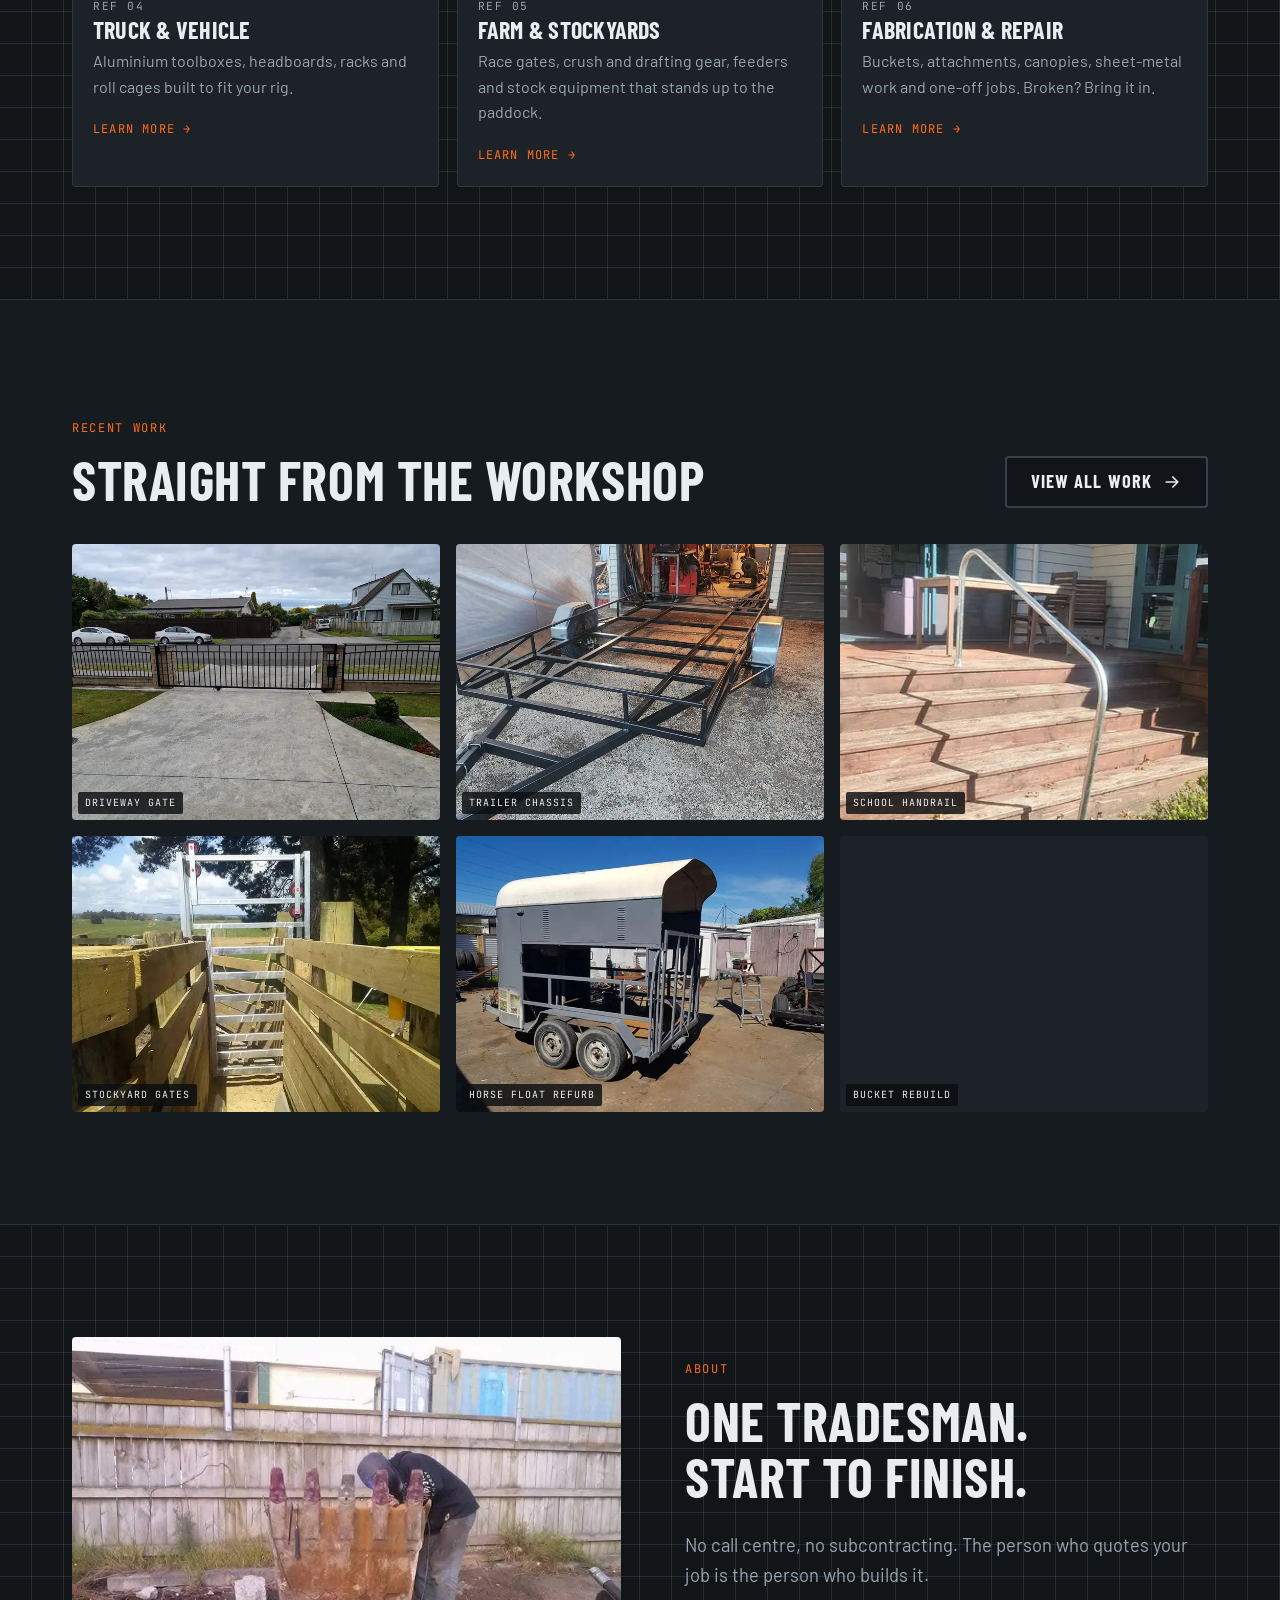
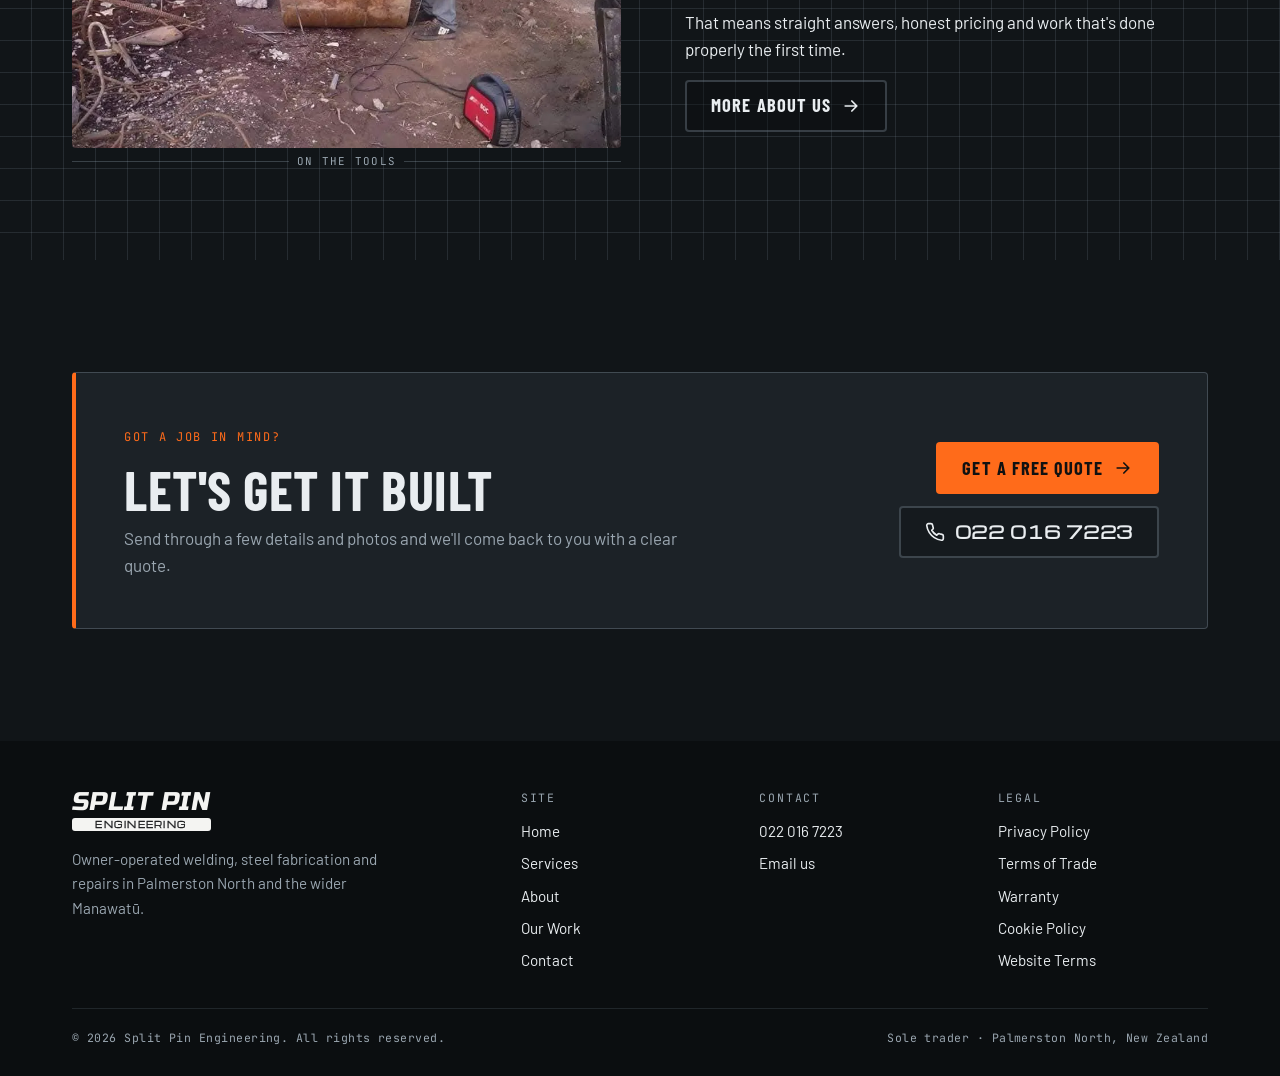
==== commit 0decb330: "Expand legal page and add project documentation - Legal: name Jason Wilson as the sole trader, expan" ====
--- a/index.html
+++ b/index.html
@@ -367,6 +367,7 @@
           <ul>
             <li><a href="/legal#privacy">Privacy Policy</a></li>
             <li><a href="/legal#terms-of-trade">Terms of Trade</a></li>
+            <li><a href="/legal#warranty">Warranty</a></li>
             <li><a href="/legal#cookies">Cookie Policy</a></li>
             <li><a href="/legal#website-terms">Website Terms</a></li>
           </ul>
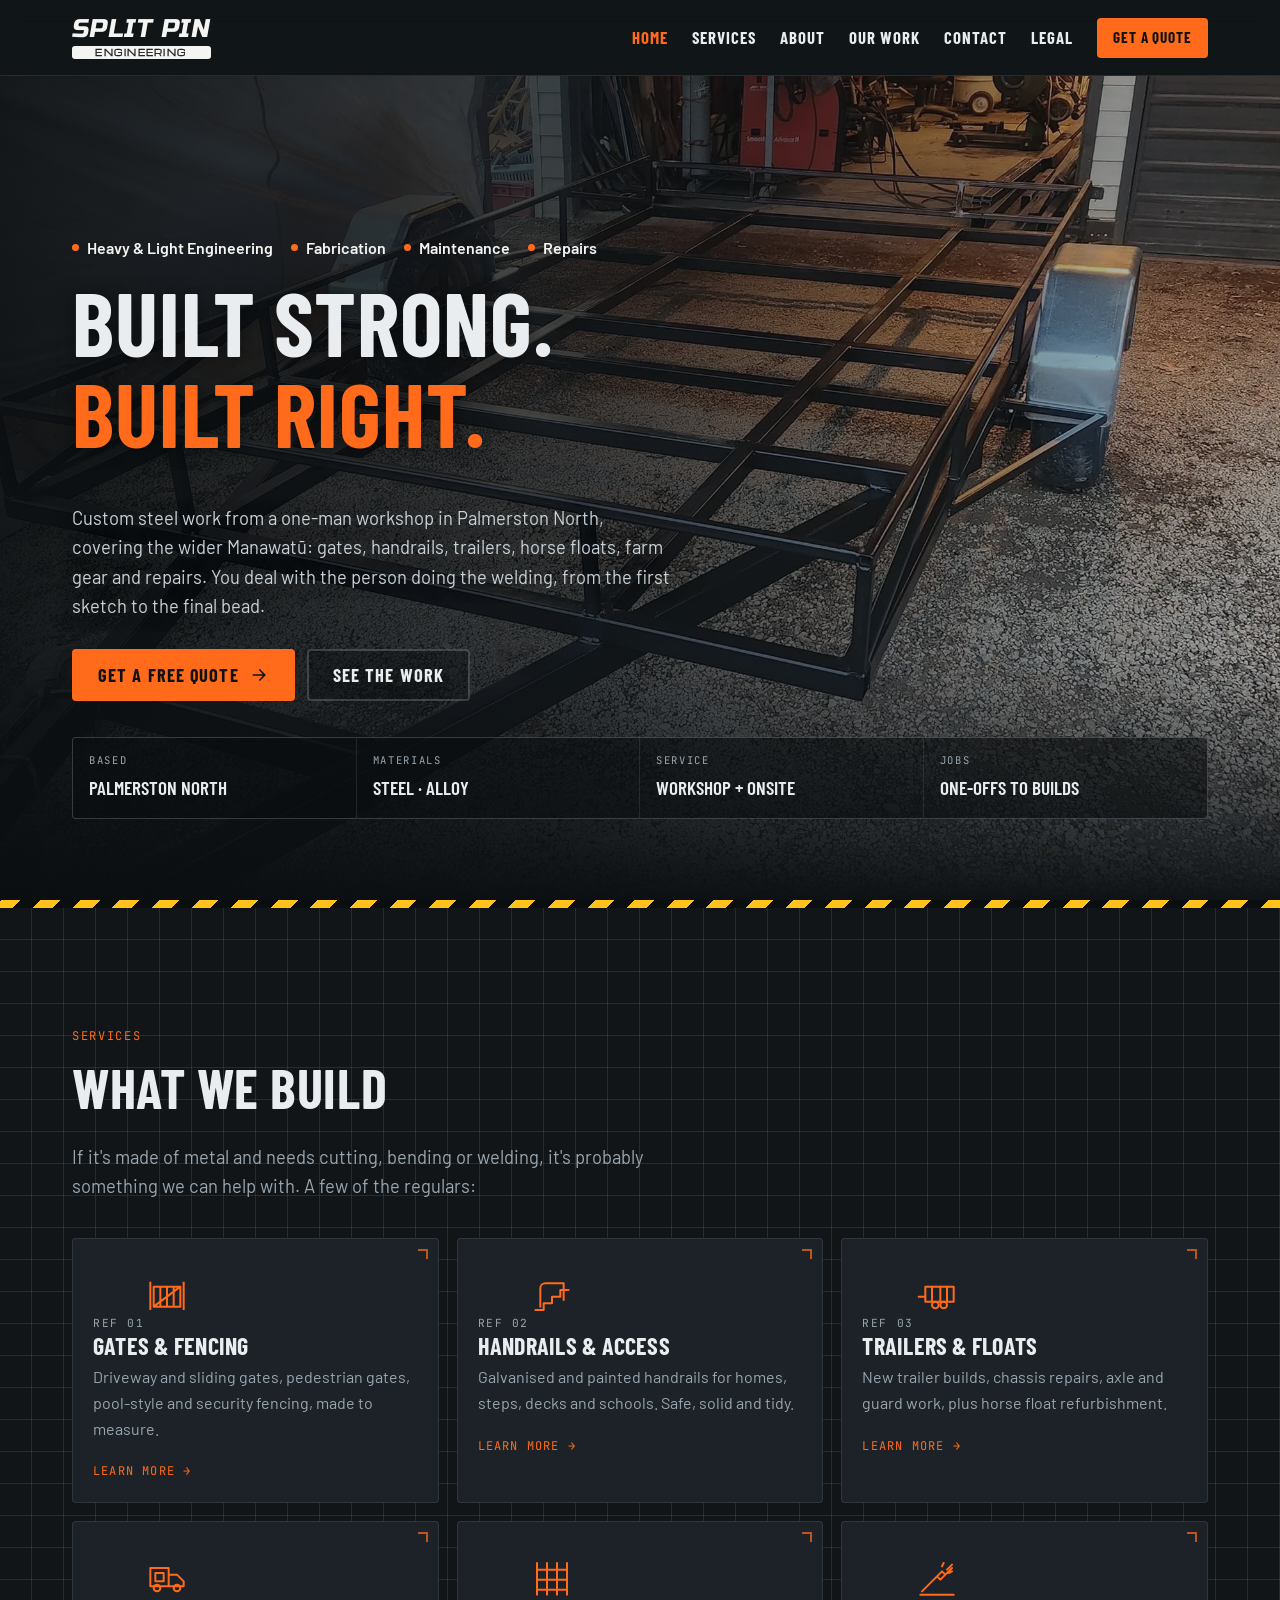
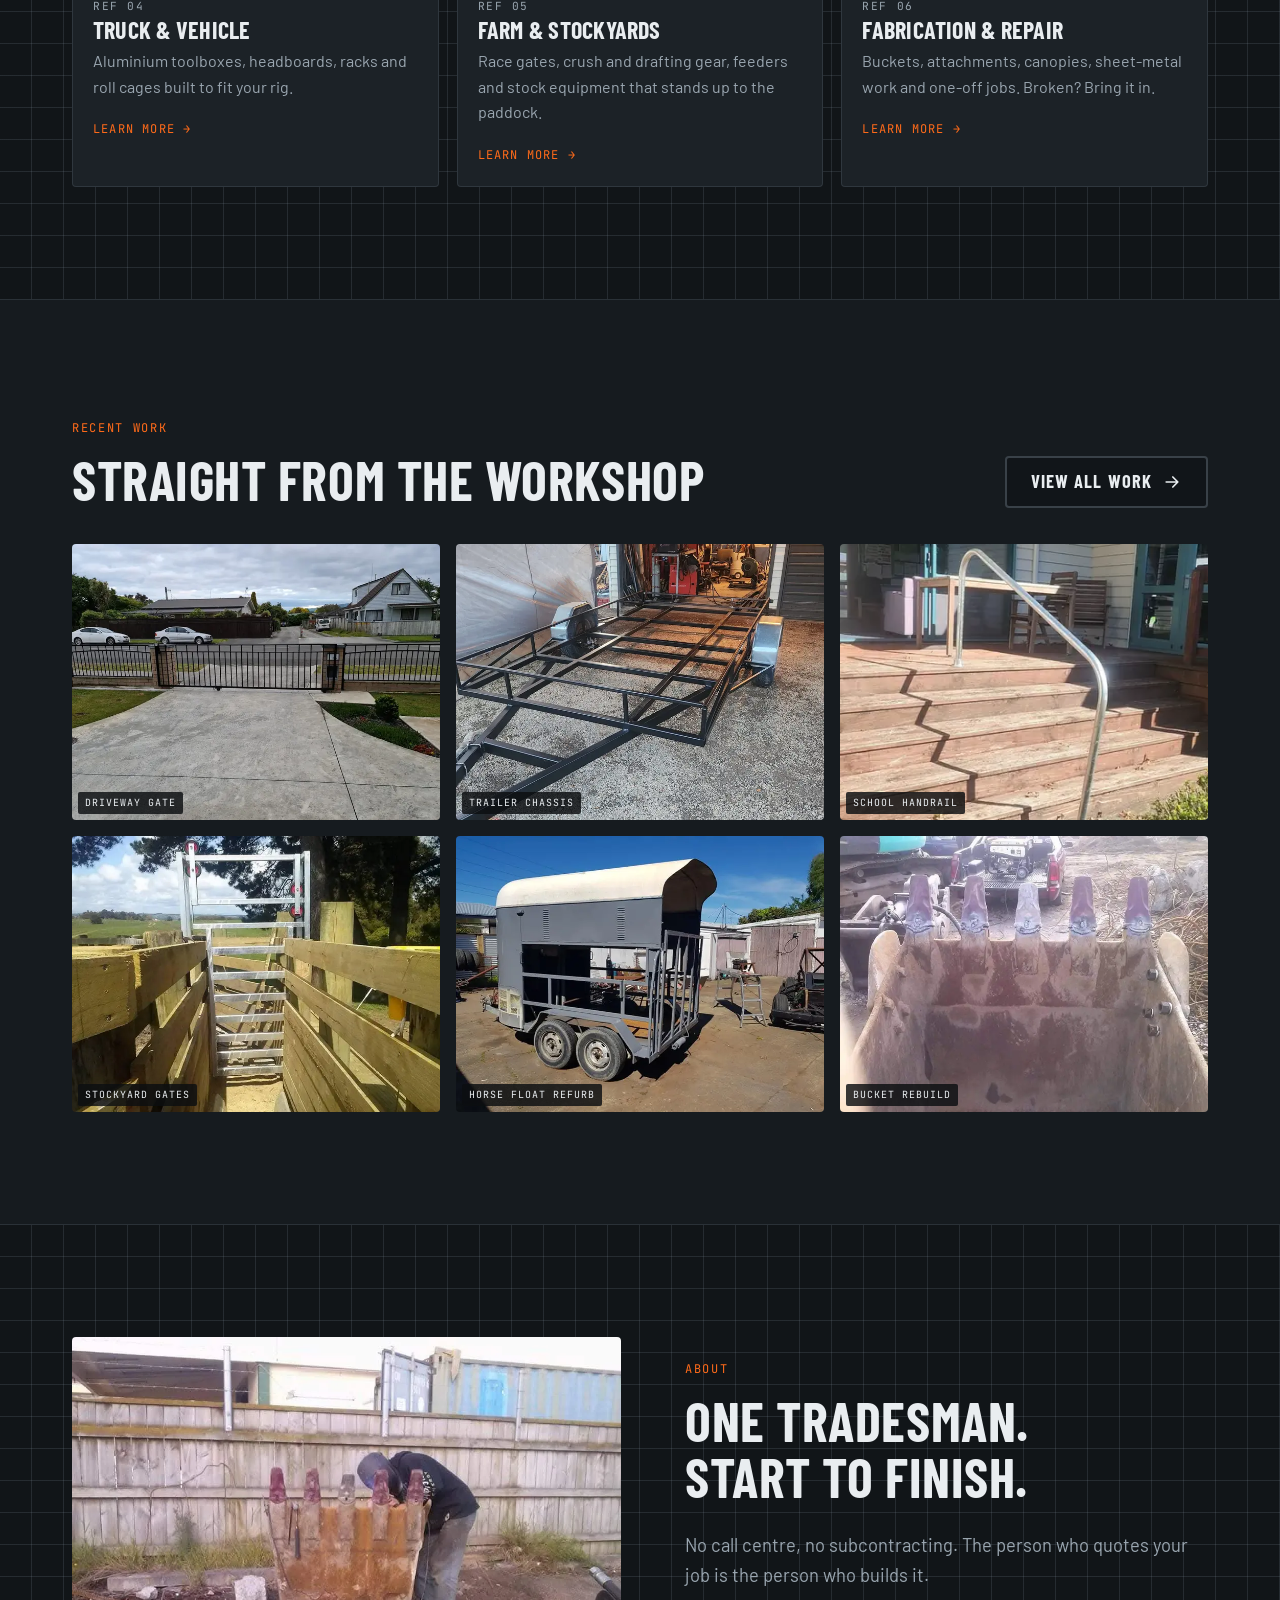
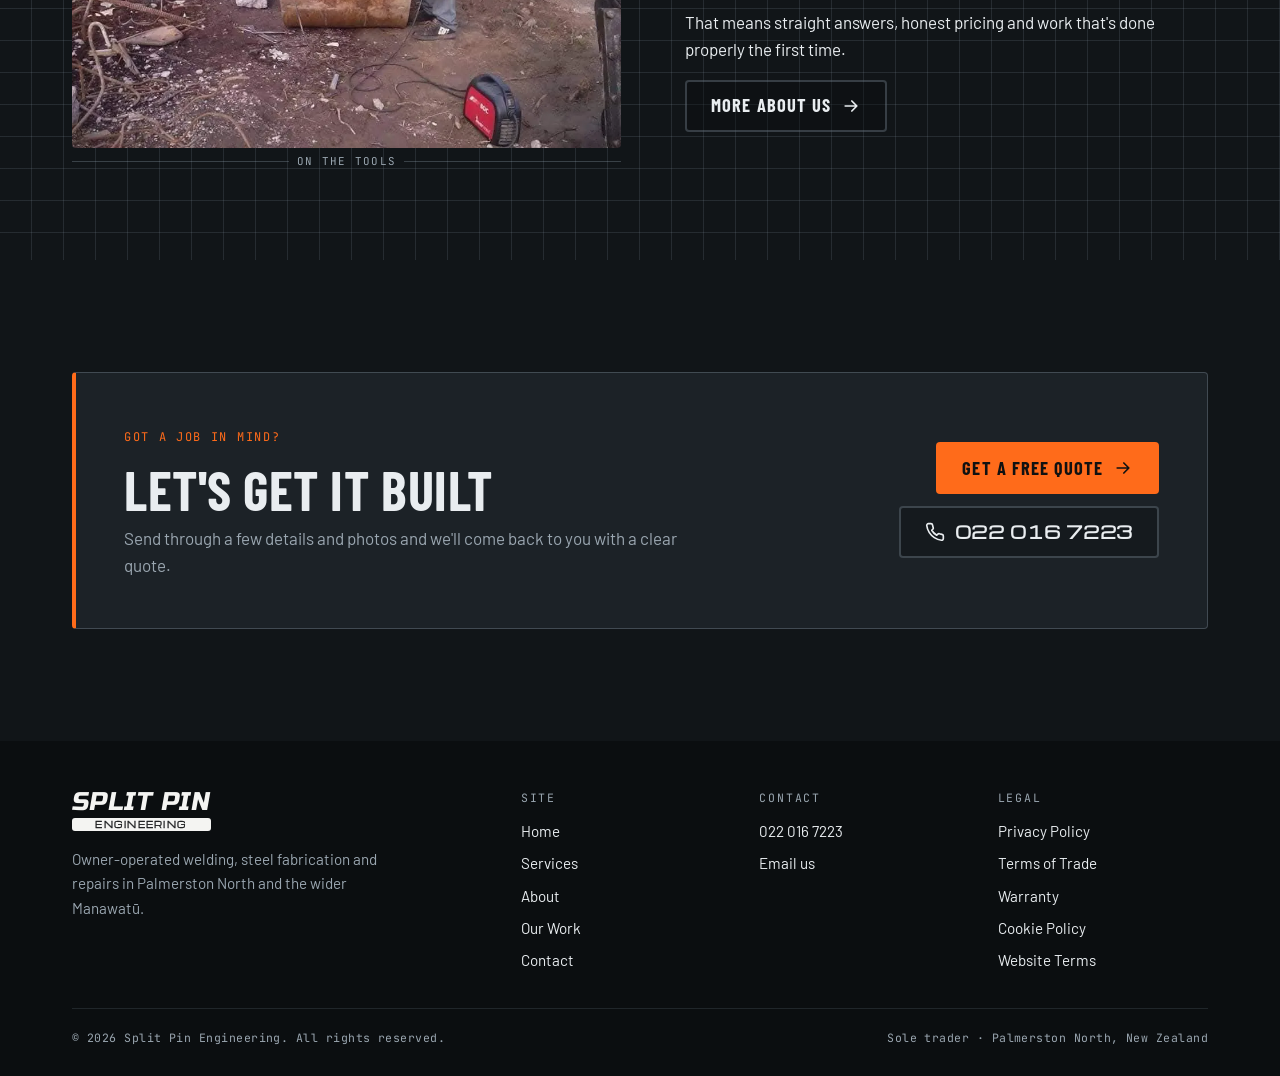
==== commit c1ea7090: "updated sitemap" ====
--- a/index.html
+++ b/index.html
@@ -7,7 +7,7 @@
   <meta name="description" content="Split Pin Engineering is an owner-operated welder and steel fabricator in Palmerston North, serving the wider Manawatū. Gates, handrails, trailers, horse floats, stockyards, truck gear and repairs. Call 022 016 7223.">
   <meta name="theme-color" content="#111518">
   <meta name="robots" content="index, follow, max-image-preview:large">
-  <link rel="canonical" href="https://splitpin-engineering.vercel.app/">
+  <link rel="canonical" href="https://www.splitpin-engineering.co.nz/">
   <meta name="geo.region" content="NZ-MWT">
   <meta name="geo.placename" content="Palmerston North">
 
@@ -16,8 +16,8 @@
   <meta property="og:locale" content="en_NZ">
   <meta property="og:title" content="Welder &amp; Steel Fabrication Palmerston North | Split Pin Engineering">
   <meta property="og:description" content="Split Pin Engineering is an owner-operated welder and steel fabricator in Palmerston North, serving the wider Manawatū. Gates, handrails, trailers, horse floats, stockyards, truck gear and repairs. Call 022 016 7223.">
-  <meta property="og:image" content="https://splitpin-engineering.vercel.app/images/og.jpg">
-  <meta property="og:url" content="https://splitpin-engineering.vercel.app/">
+  <meta property="og:image" content="https://www.splitpin-engineering.co.nz/images/og.jpg">
+  <meta property="og:url" content="https://www.splitpin-engineering.co.nz/">
   <meta name="twitter:card" content="summary_large_image">
 
   <link rel="icon" href="/favicon.svg" type="image/svg+xml">
@@ -26,12 +26,12 @@
   {
     "@context": "https://schema.org",
     "@type": "HomeAndConstructionBusiness",
-    "@id": "https://splitpin-engineering.vercel.app/#business",
+    "@id": "https://www.splitpin-engineering.co.nz/#business",
     "name": "Split Pin Engineering",
     "alternateName": "Splitpin Engineering",
     "description": "Owner-operated welding, steel fabrication, maintenance and repairs in Palmerston North and the wider Manawatū, New Zealand.",
-    "url": "https://splitpin-engineering.vercel.app/",
-    "image": "https://splitpin-engineering.vercel.app/images/og.jpg",
+    "url": "https://www.splitpin-engineering.co.nz/",
+    "image": "https://www.splitpin-engineering.co.nz/images/og.jpg",
     "telephone": "+64220167223",
     "email": "splitpin176v@gmail.com",
     "address": {
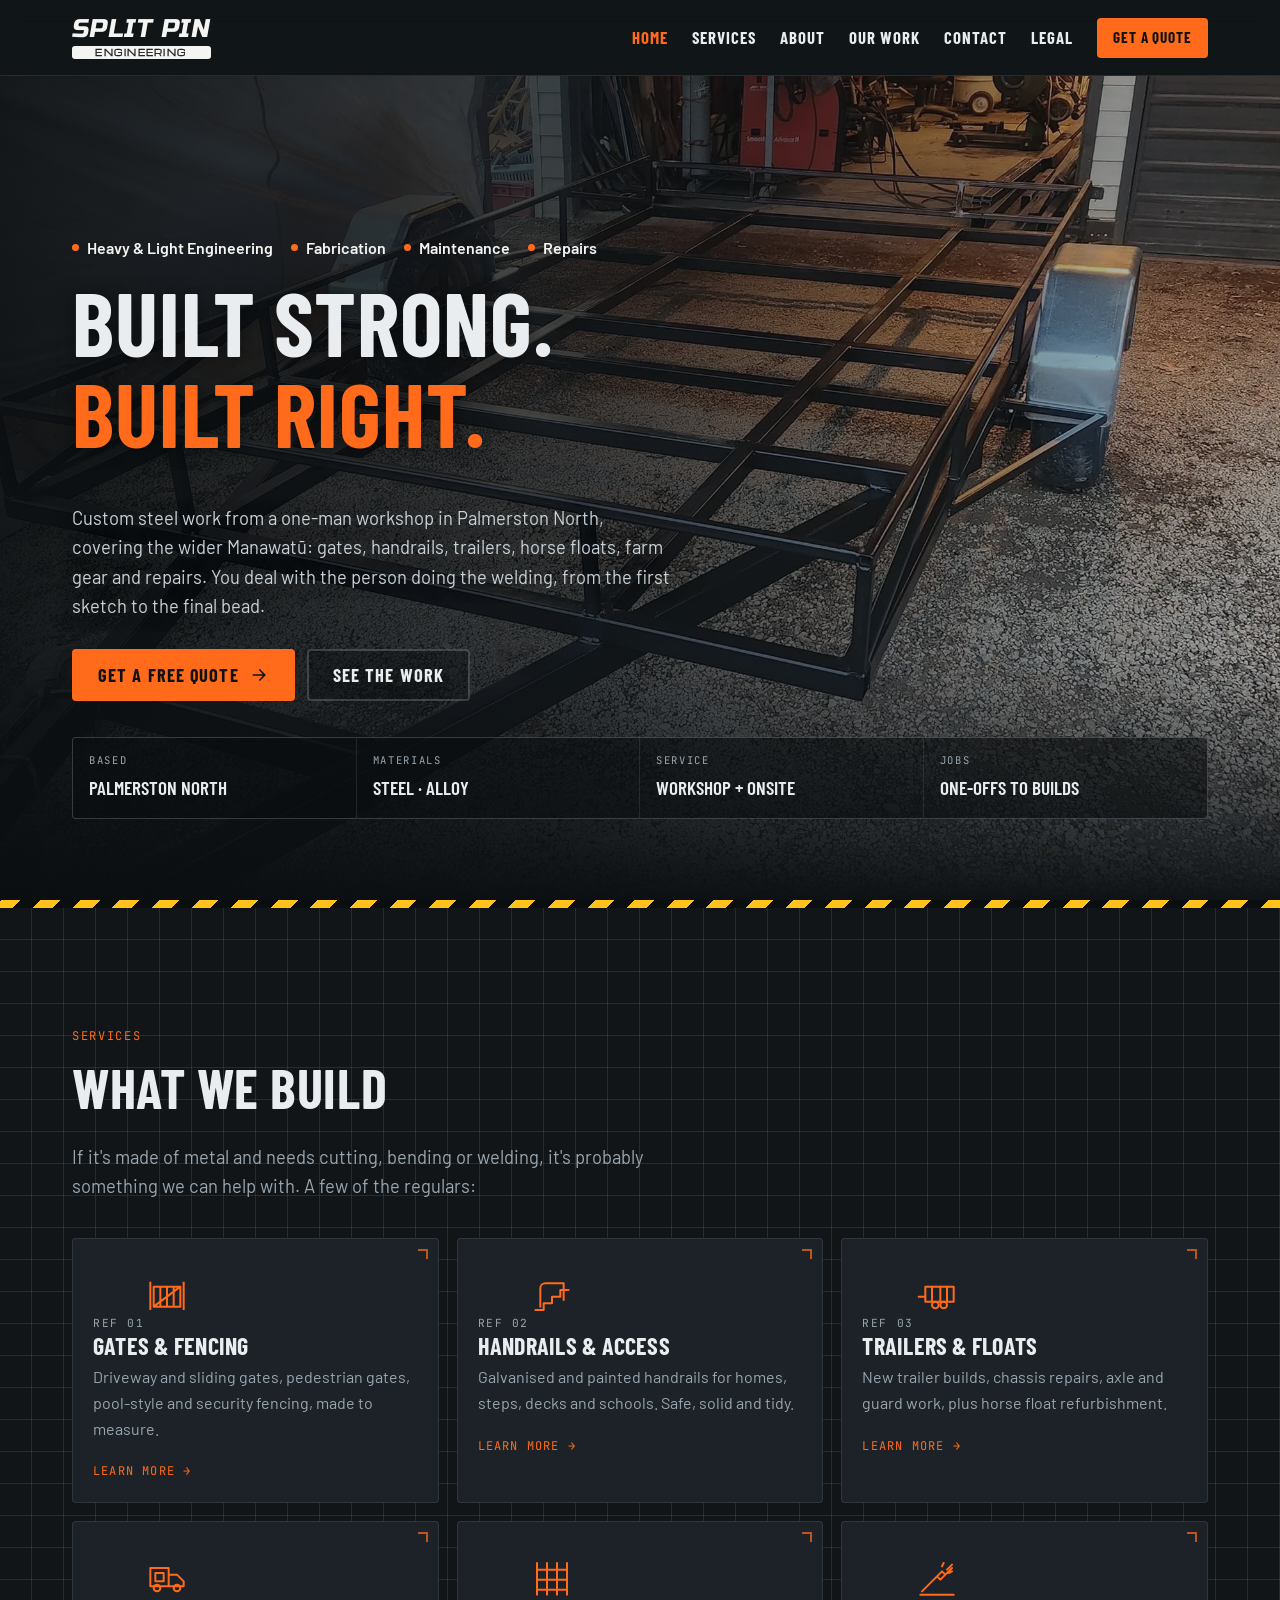
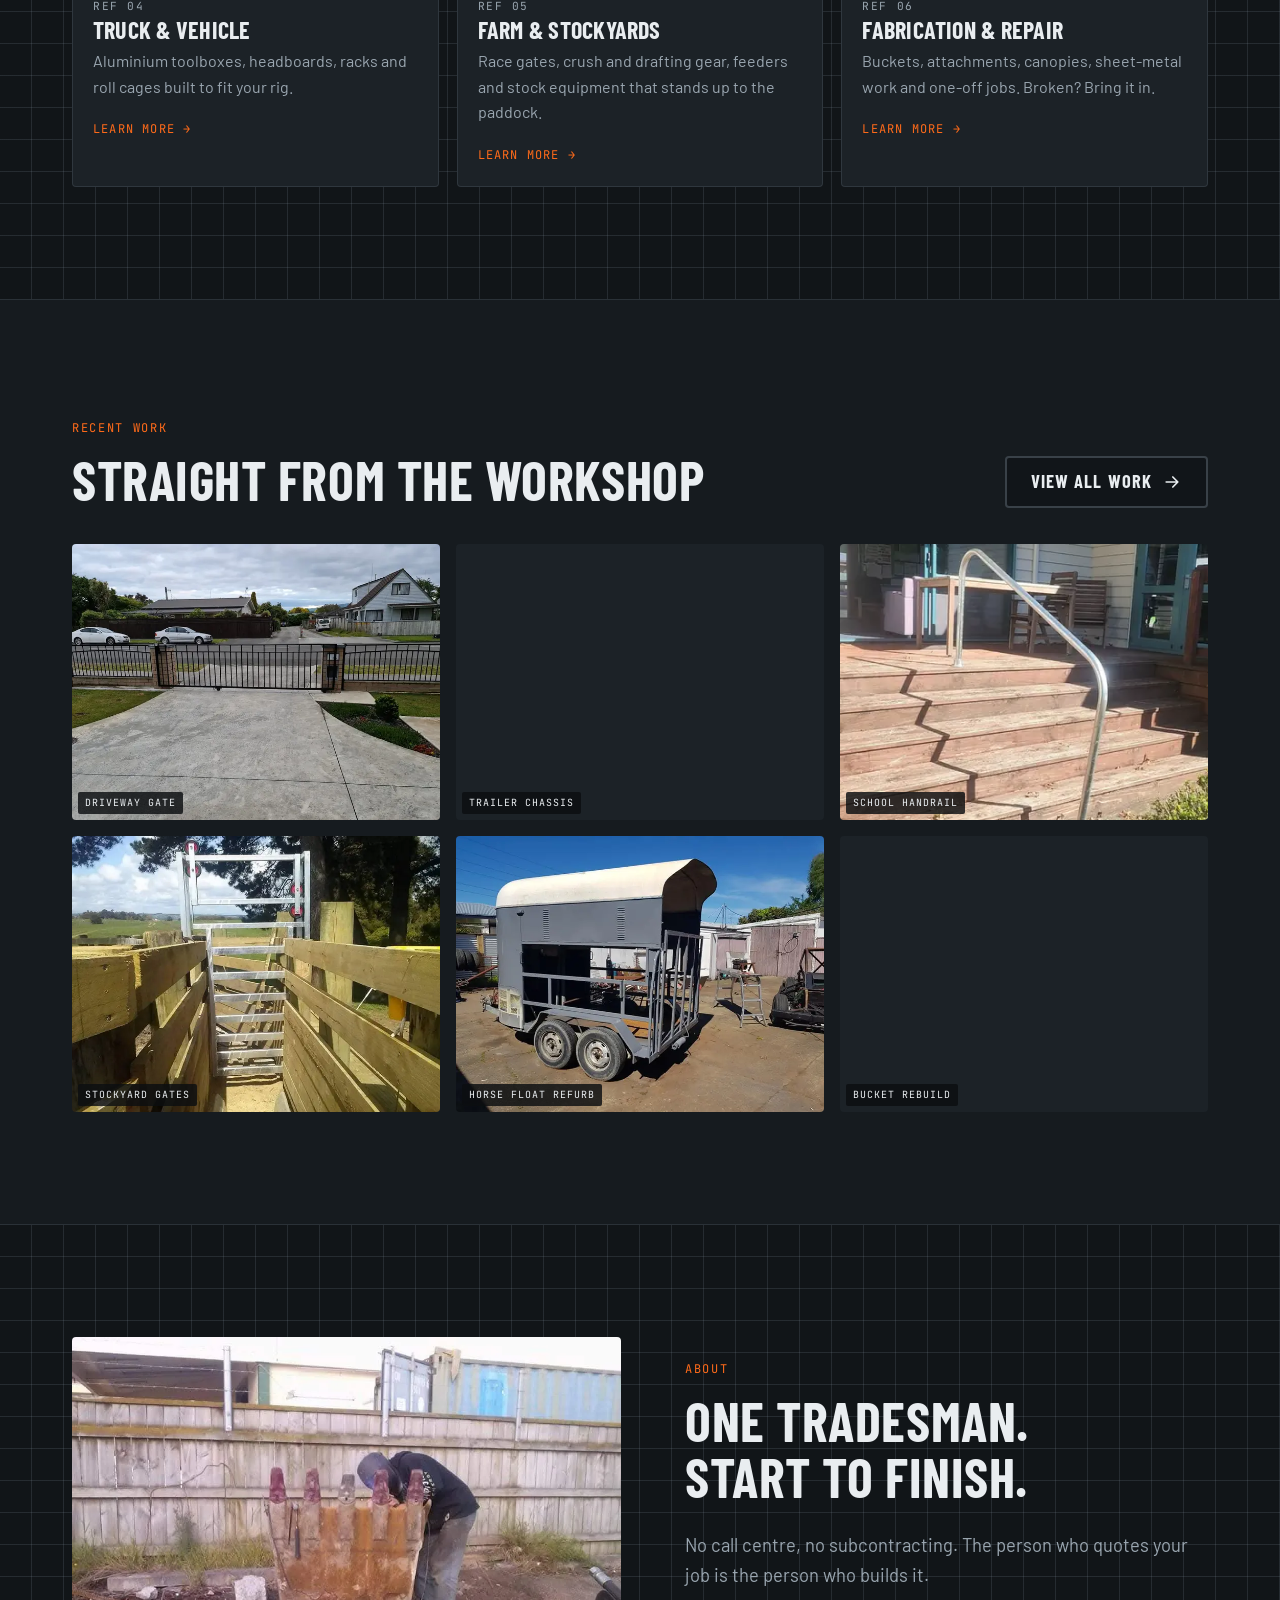
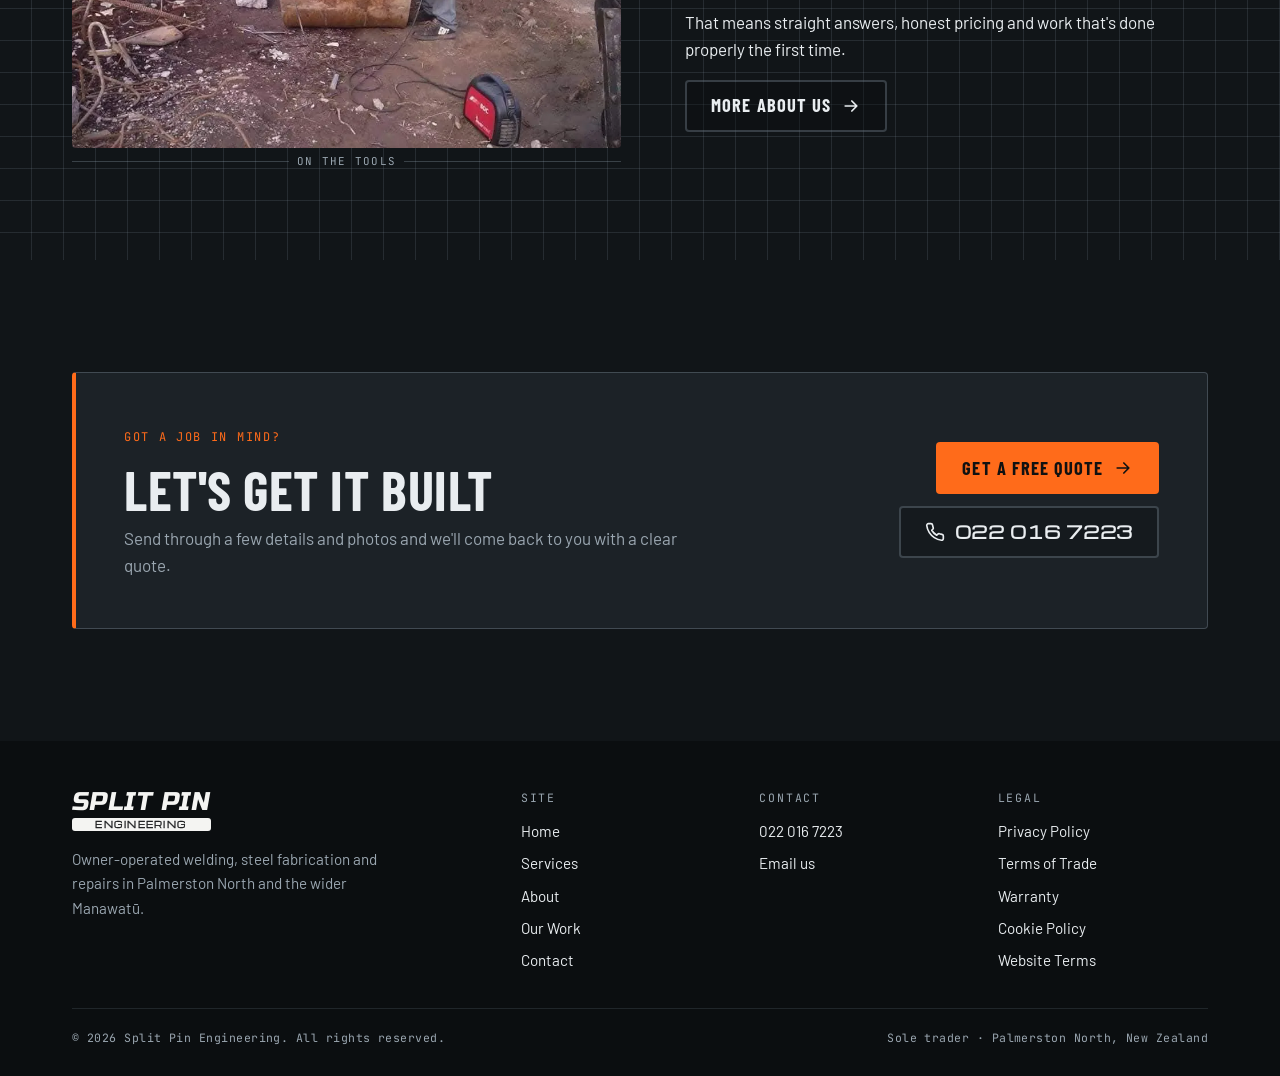
==== commit bbcd60db: "Send quote form through EmailJS Form now posts to the EmailJS REST API with a mailto fallback on fai" ====
--- a/index.html
+++ b/index.html
@@ -385,6 +385,6 @@
     <a href="/contact">Get a Quote</a>
   </nav>
 
-  <script src="/js/main.js?v=8734adf6"></script>
+  <script src="/js/main.js?v=2b289baf"></script>
 </body>
 </html>
